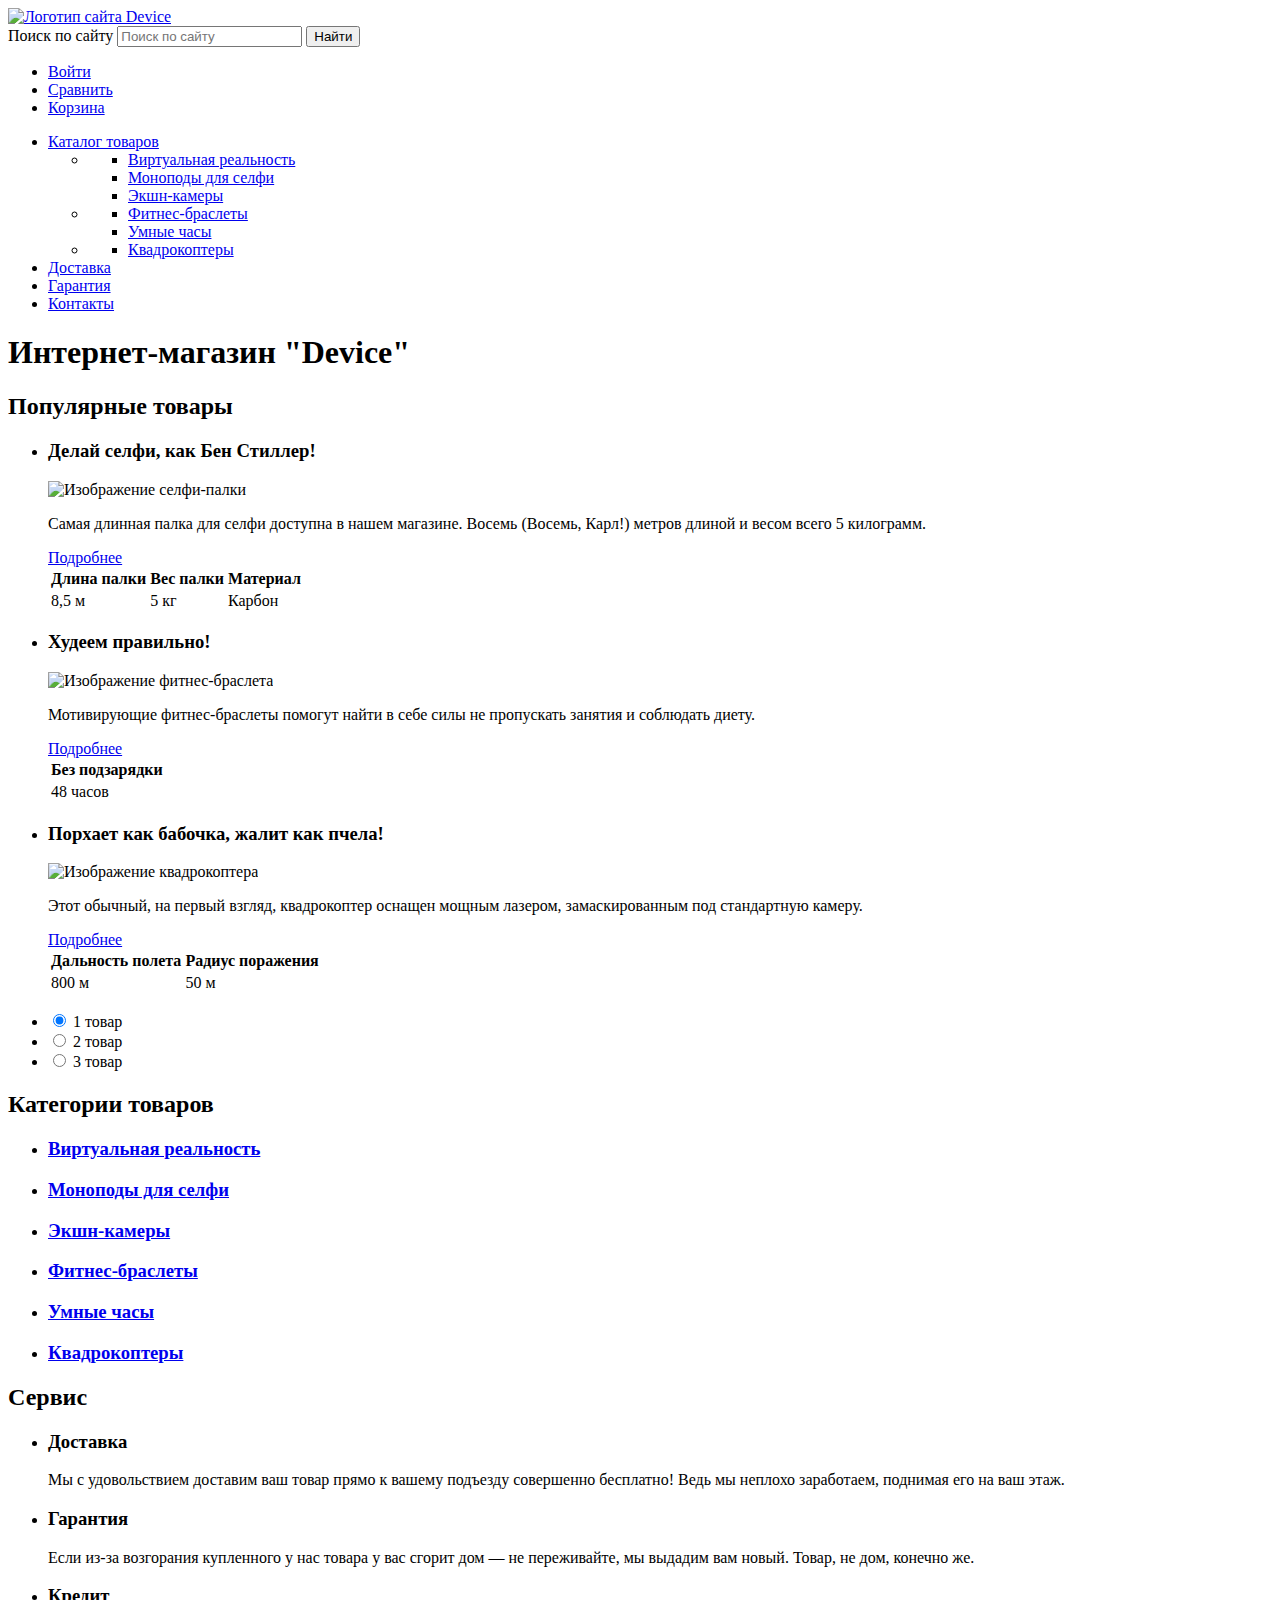
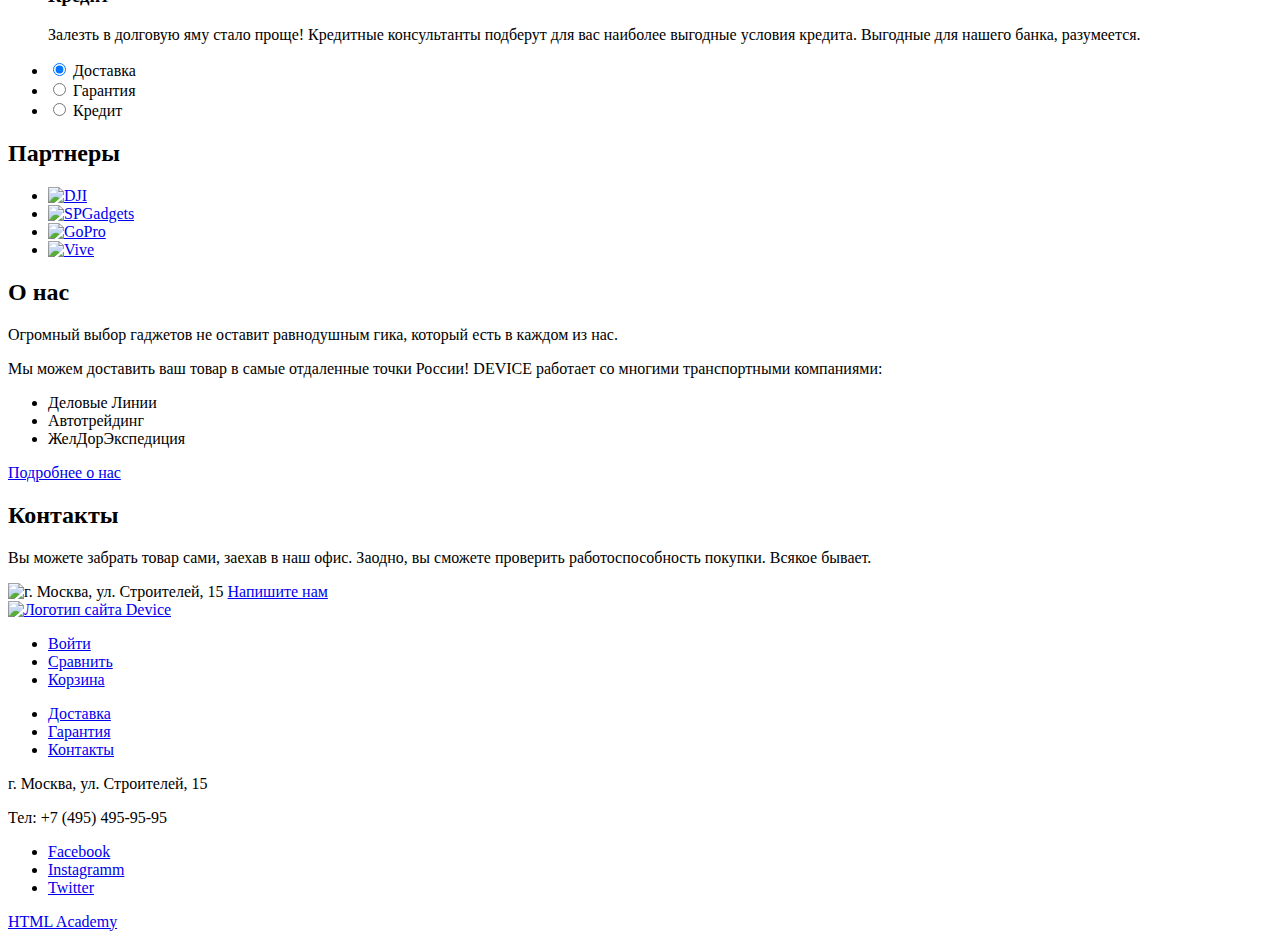
==== index.html @ fd3d336d "Добавляет разметку" ====
<!DOCTYPE html>
<html lang="ru">
<head>
	<meta charset="UTF-8">
	<title>Главная страница - Device</title>
	<link rel="stylesheet" href="css/normalize.css">
	<link rel="stylesheet" href="css/style.css">
</head>
<body>
	<header>
		<nav>
			<a href="/"><img src="img/logo.png" width="164" height="36" alt="Логотип сайта Device"></a>
			<form action="https://echo.htmlacademy.ru" method="get">
				<label for="search">Поиск по сайту</label>
				<input type="search" name="search" placeholder="Поиск по сайту" id="search">
				<button type="submit">Найти</button>
			</form>
			<ul>
				<li><a href="#">Войти</a></li>
				<li><a href="#">Cравнить</a></li>
				<li><a href="#">Корзина</a></li>
			</ul>
			<ul>
				<li><a href="#">Каталог товаров</a>
					<ul>
						<li>
							<ul>
								<li><a href="#">Виртуальная реальность</a></li>
								<li><a href="#">Моноподы для селфи</a></li>
								<li><a href="#">Экшн-камеры</a></li>
							</ul>
						</li>
						<li>
							<ul>
								<li><a href="#">Фитнес-браслеты</a></li>
								<li><a href="#">Умные часы</a></li>
							</ul>
						</li>
						<li>
							<ul>
								<li><a href="#">Квадрокоптеры</a></li>
							</ul>
						</li>
					</ul>
				</li>
				<li><a href="#">Доставка</a></li>
				<li><a href="#">Гарантия</a></li>
				<li><a href="#">Контакты</a></li>
			</ul>
		</nav>
	</header>
	<main>
		<h1>Интернет-магазин "Device"</h1>
		<section>
			<h2>Популярные товары</h2>
			<ul>
				<li>
					<h3>Делай селфи, как Бен Стиллер!</h3>
					<img src="img/slider-1.png" width="384" height="486" alt="Изображение селфи-палки">
					<p>Самая длинная палка для селфи доступна в нашем магазине. Восемь (Восемь, Карл!) метров длиной и весом всего 5 килограмм.</p>
					<a href="#">Подробнее</a>
					<table>
						<tr>
							<th>Длина палки</th>
							<th>Вес палки</th>
							<th>Материал</th>
						</tr>
						<tr>
							<td>8,5 м</td>
							<td>5 кг</td>
							<td>Карбон</td>
						</tr>
					</table>
				</li>
				<li>
					<h3>Худеем правильно!</h3>
					<img src="img/slider-2.png" width="345" height="485" alt="Изображение фитнес-браслета">
					<p>Мотивирующие фитнес-браслеты помогут найти в себе силы не пропускать занятия и соблюдать диету.</p>
					<a href="#">Подробнее</a>
					<table>
						<tr>
							<th>Без подзарядки</th>
						</tr>
						<tr>
							<td>48 часов</td>
						</tr>
					</table>
				</li>
				<li>
					<h3>Порхает как бабочка, жалит как пчела!</h3>
					<img src="img/slider-3.png" width="526" height="334" alt="Изображение квадрокоптера">
					<p>Этот обычный, на первый взгляд, квадрокоптер оснащен мощным лазером, замаскированным под стандартную камеру.</p>
					<a href="#">Подробнее</a>
					<table>
						<tr>
							<th>Дальность полета</th>
							<th>Радиус поражения</th>
						</tr>
						<tr>
							<td>800 м</td>
							<td>50 м</td>
						</tr>
					</table>
				</li>
			</ul>
			<ul>
				<li>
					<input type="radio" id="slider1-1" checked>
					<label for="slider1-1">1 товар</label>
				</li>
				<li>
					<input type="radio" id="slider1-2">
					<label for="slider1-2">2 товар</label>
				</li>
				<li>
					<input type="radio" id="slider1-3">
					<label for="slider1-3">3 товар</label>
				</li>
			</ul>
		</section>
		<section>
			<h2>Категории товаров</h2>
			<ul>
				<li>
					<a href="#"><h3>Виртуальная реальность</h3></a>
				</li>
				<li>
					<a href="#"><h3>Моноподы для селфи</h3></a>
				</li>
				<li>
					<a href="#"><h3>Экшн-камеры</h3></a>
				</li>
				<li>
					<a href="#"><h3>Фитнес-браслеты</h3></a>
				</li>
				<li>
					<a href="#"><h3>Умные часы</h3></a>
				</li>
				<li>
					<a href="#"><h3>Квадрокоптеры</h3></a>
				</li>
			</ul>
		</section>
		<section>
			<h2>Сервис</h2>
			<ul>
				<li>
					<h3>Доставка</h3>
					<p>Мы с удовольствием доставим ваш товар прямо к вашему подъезду совершенно бесплатно! Ведь мы неплохо заработаем, поднимая его на ваш этаж.</p>
				</li>
				<li>
					<h3>Гарантия</h3>
					<p>Если из-за возгорания купленного у нас товара у вас сгорит дом — не переживайте, мы выдадим вам новый. Товар, не дом, конечно же.</p>
				</li>
				<li>
					<h3>Кредит</h3>
					<p>Залезть в долговую яму стало проще! Кредитные консультанты подберут для вас наиболее выгодные условия кредита. Выгодные для нашего банка, разумеется.</p>
				</li>
			</ul>
			<ul>
				<li>
					<input type="radio" id="slider2-1" checked>
					<label for="slider2-1">Доставка</label>
				</li>
				<li>
					<input type="radio" id="slider2-2">
					<label for="slider2-2">Гарантия</label>
				</li>
				<li>
					<input type="radio" id="slider2-3">
					<label for="slider2-3">Кредит</label>
				</li>
			</ul>
		</section>
		<section>
			<h2>Партнеры</h2>
			<ul>
				<li>
					<a href="#" target="_blank"><img src="img/logo-1.jpg" width="260" height="100" alt="DJI"></a>
				</li>
				<li>
					<a href="#" target="_blank"><img src="img/logo-2.jpg" width="260" height="100" alt="SPGadgets"></a>
				</li>
				<li>
					<a href="#" target="_blank"><img src="img/logo-3.jpg" width="260" height="100" alt="GoPro"></a>
				</li>
				<li>
					<a href="#" target="_blank"><img src="img/logo-4.jpg" width="260" height="100" alt="Vive"></a>
				</li>
			</ul>
		</section>
		<section>
			<h2>О нас</h2>
			<p>Огромный выбор гаджетов не оставит равнодушным гика, который есть в каждом из нас.</p>
			<p>Мы можем доставить ваш товар в самые отдаленные точки России! DEVICE работает со многими транспортными компаниями:</p>
			<ul>
				<li>Деловые Линии</li>
				<li>Автотрейдинг</li>
				<li>ЖелДорЭкспедиция</li>
			</ul>
			<a href="#">Подробнее о нас</a>
		</section>
		<section>
			<h2>Контакты</h2>
			<p>Вы можете забрать товар сами, заехав в наш офис. Заодно, вы сможете проверить работоспособность покупки. Всякое бывает.</p>
			<img src="img/map.jpg" width="560" height="222" alt="г. Москва, ул. Строителей, 15">
			<a href="#">Напишите нам</a>
		</section>
	</main>
	<footer>
		<a href="#"><img src="img/logo-footer.png" width="163" height="36" alt="Логотип сайта Device"></a>
		<ul>
			<li><a href="#">Войти</a></li>
			<li><a href="#">Сравнить</a></li>
			<li><a href="#">Корзина</a></li>
		</ul>
		<ul>
			<li><a href="#">Доставка</a></li>
			<li><a href="#">Гарантия</a></li>
			<li><a href="#">Контакты</a></li>
		</ul>
		<p>г. Москва, ул. Строителей, 15</p>
		<p>Тел: +7 (495) 495-95-95</p>
		<ul>
			<li><a href="#">Facebook</a></li>
			<li><a href="#">Instagramm</a></li>
			<li><a href="#">Twitter</a></li>
		</ul>
		<a href="#">HTML Academy</a>
	</footer>
</body>
</html>
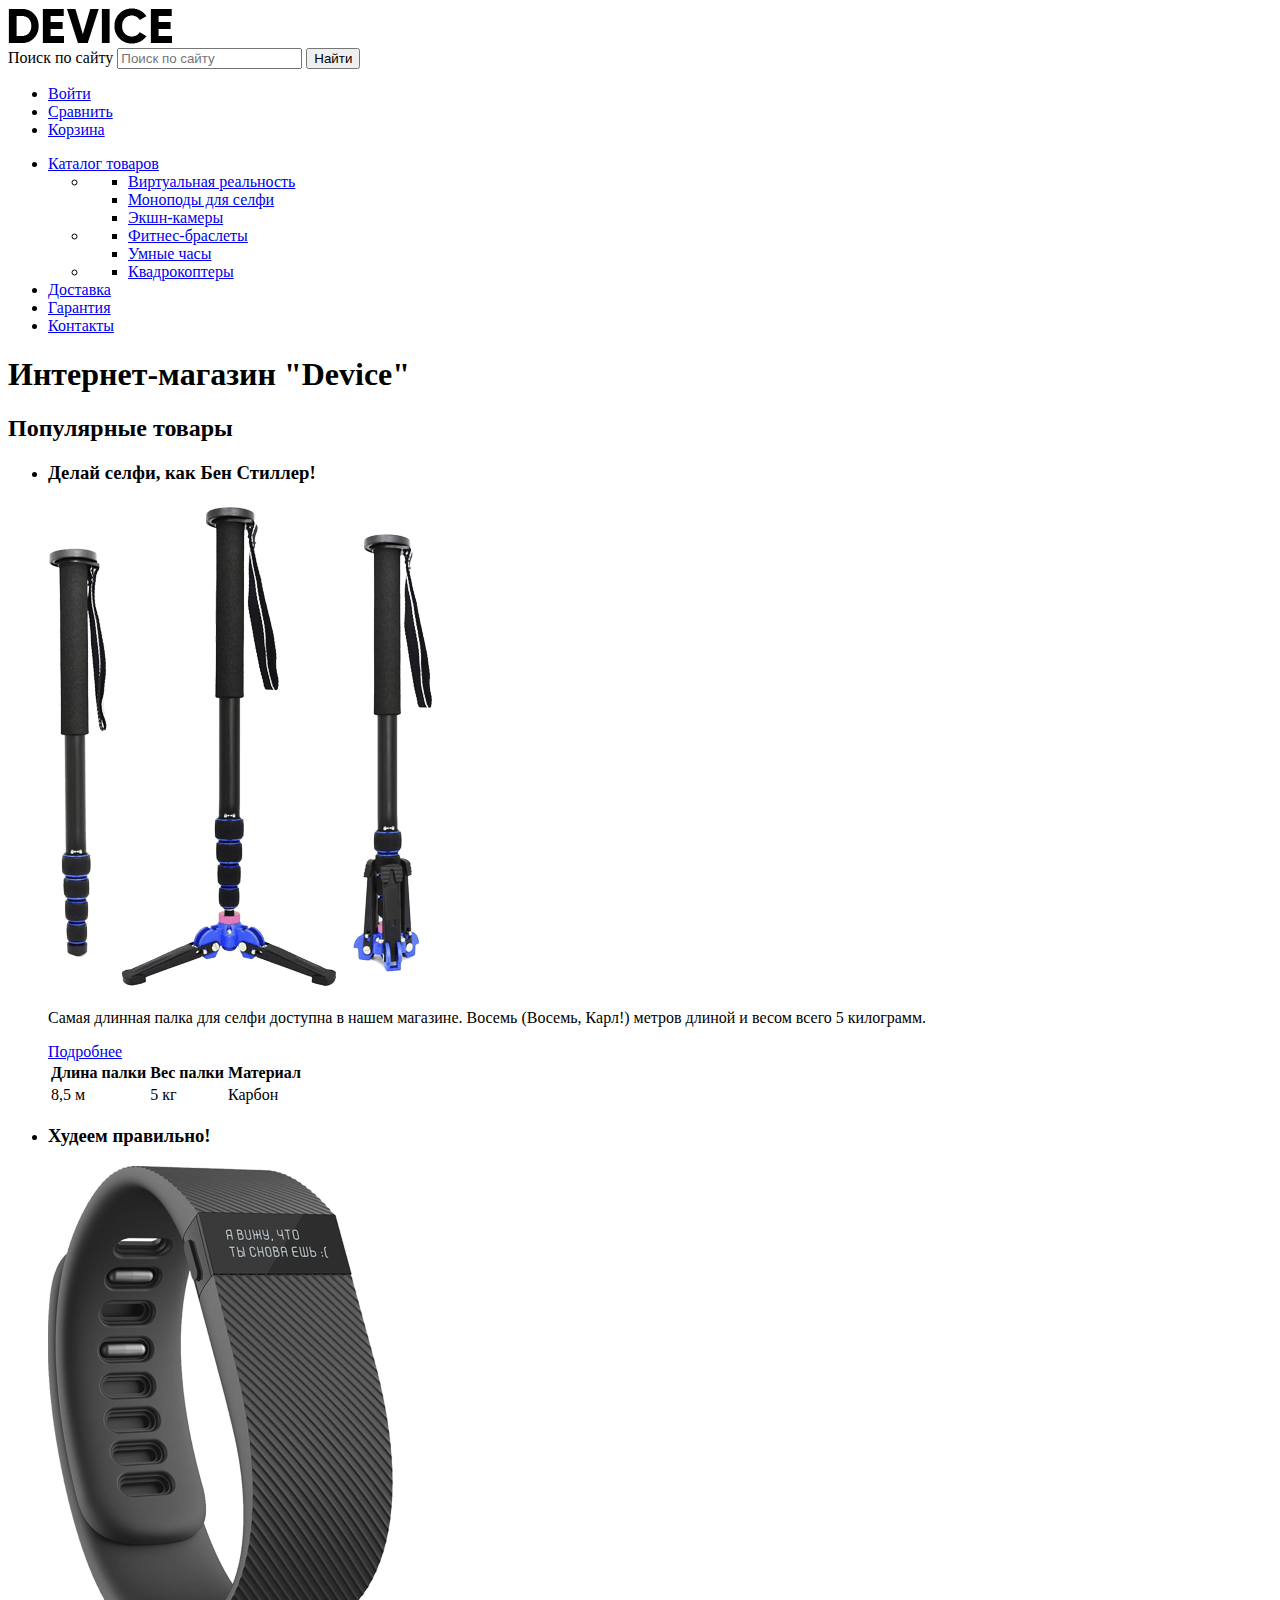
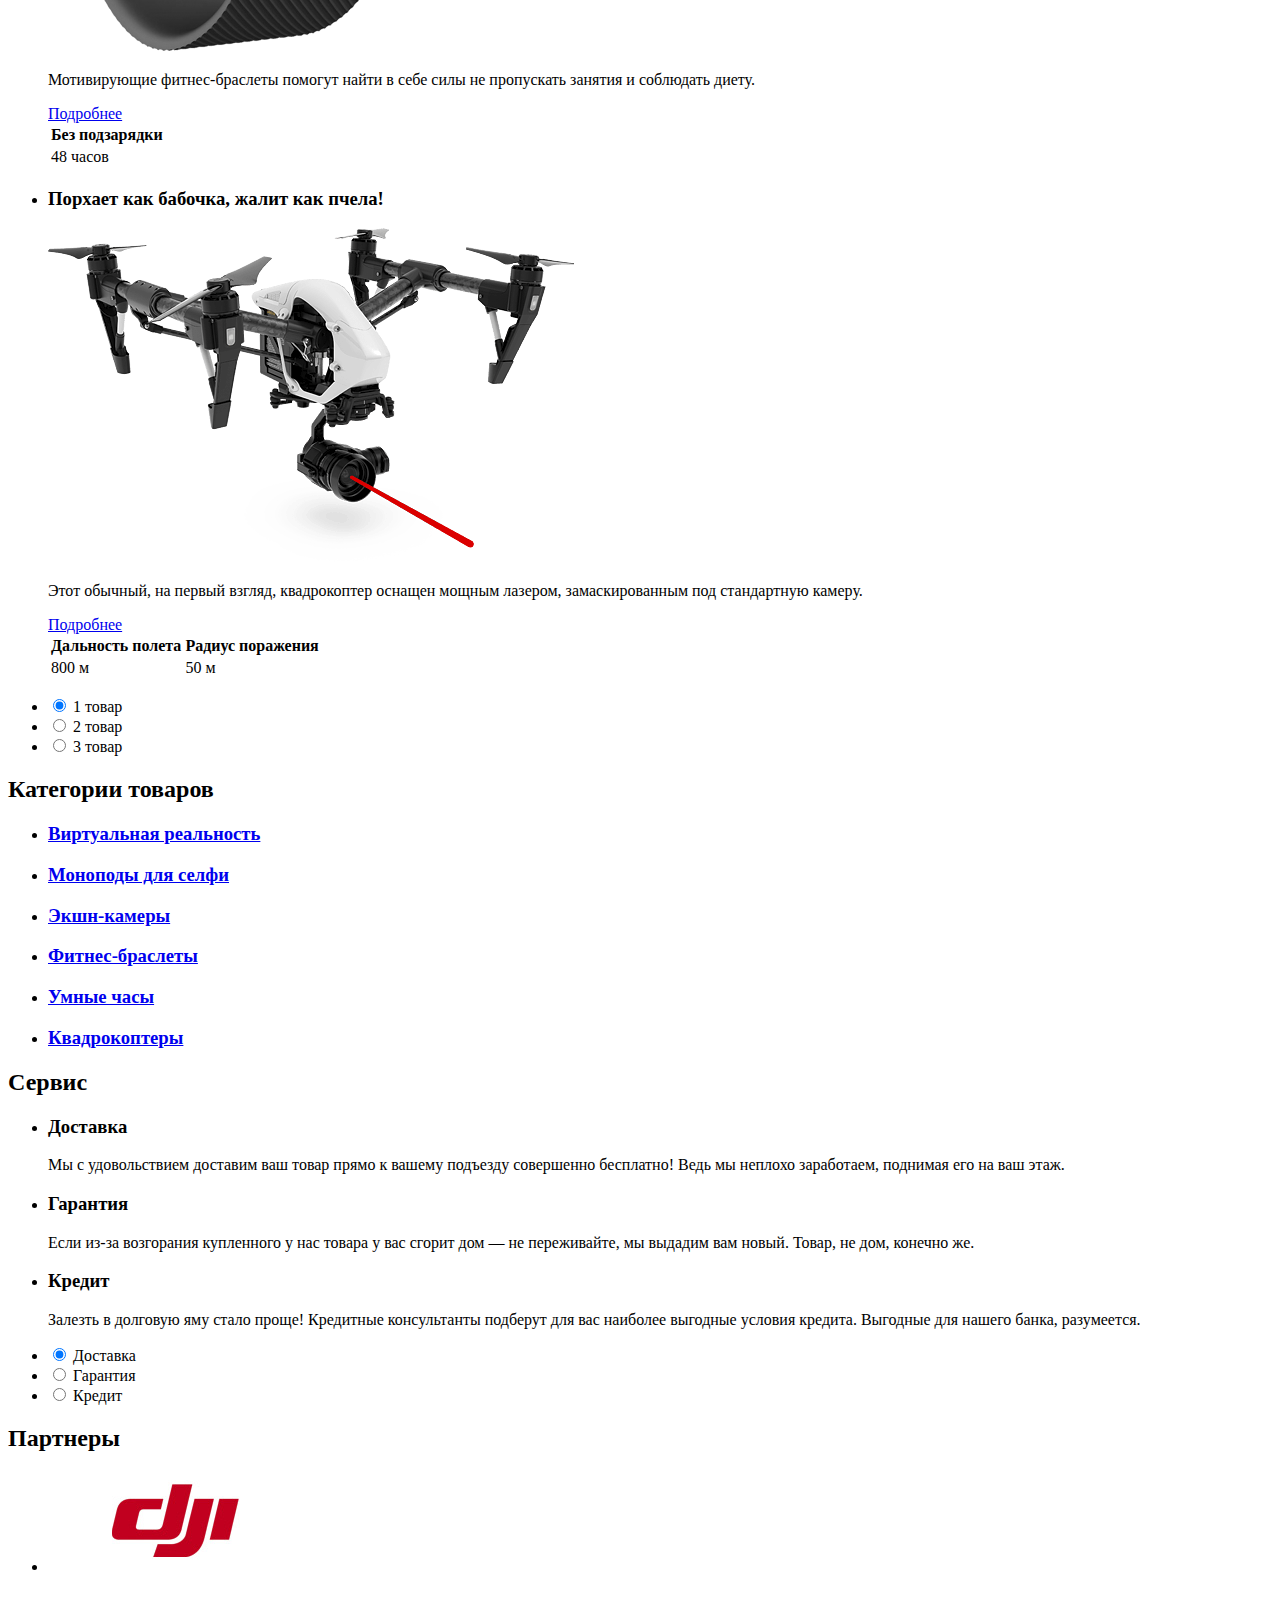
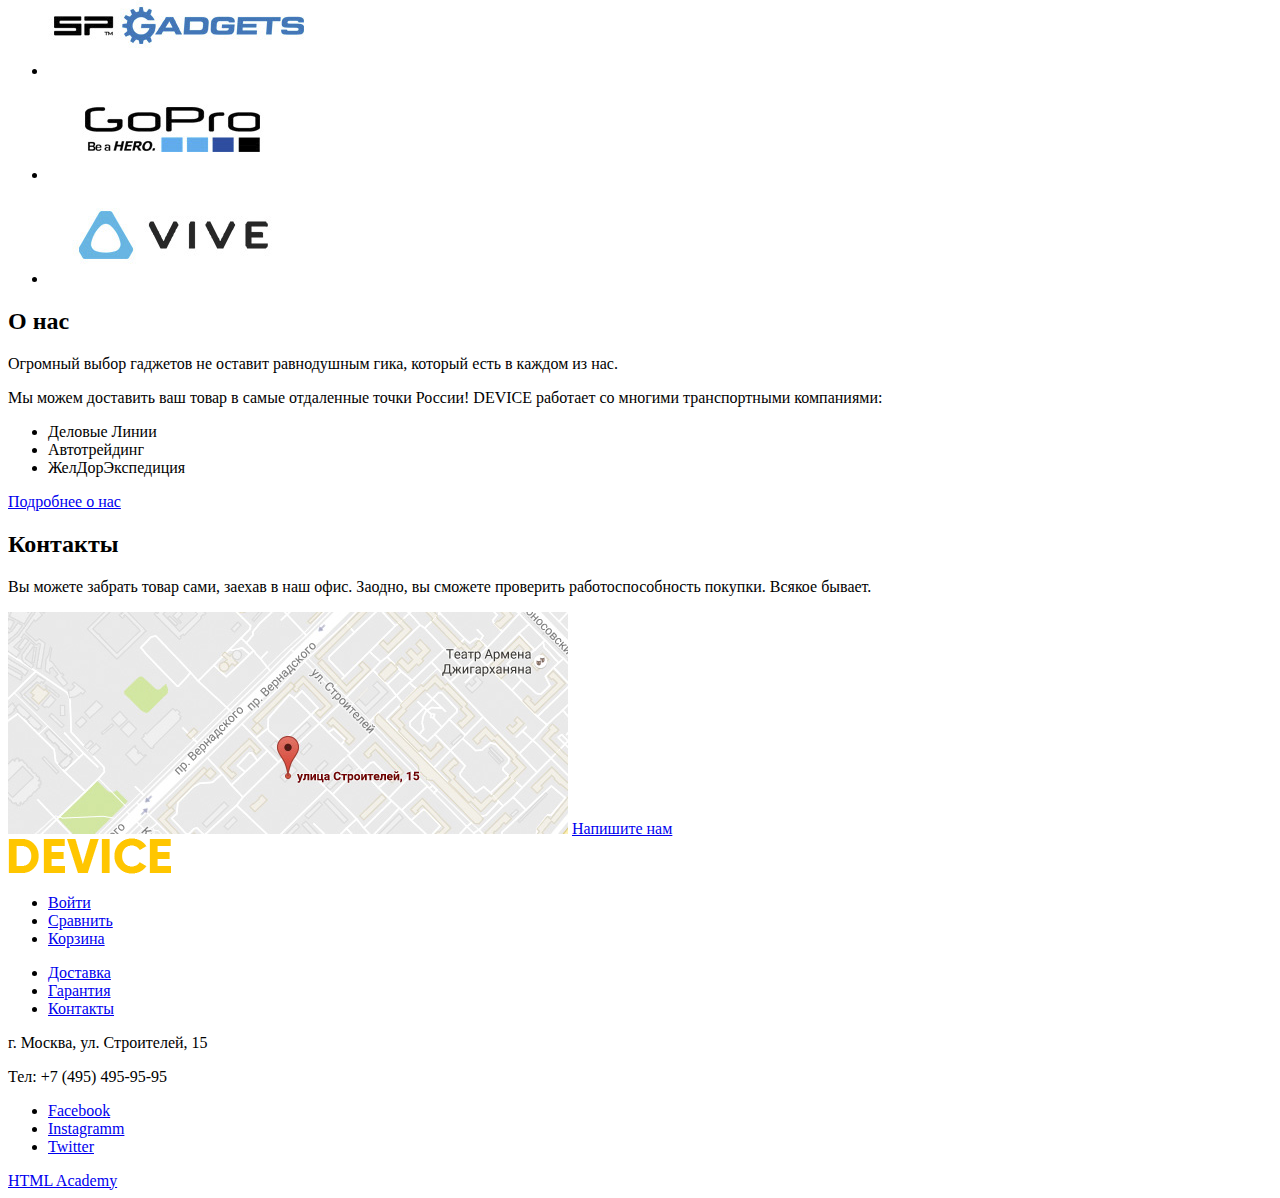
==== commit a066c06b: "Довавлеят верстку шапки" ====
--- a/index.html
+++ b/index.html
@@ -7,46 +7,52 @@
 	<link rel="stylesheet" href="css/style.css">
 </head>
 <body>
-	<header>
-		<nav>
-			<a href="/"><img src="img/logo.png" width="164" height="36" alt="Логотип сайта Device"></a>
-			<form action="https://echo.htmlacademy.ru" method="get">
-				<label for="search">Поиск по сайту</label>
-				<input type="search" name="search" placeholder="Поиск по сайту" id="search">
-				<button type="submit">Найти</button>
-			</form>
-			<ul>
-				<li><a href="#">Войти</a></li>
-				<li><a href="#">Cравнить</a></li>
-				<li><a href="#">Корзина</a></li>
-			</ul>
-			<ul>
-				<li><a href="#">Каталог товаров</a>
-					<ul>
-						<li>
-							<ul>
-								<li><a href="#">Виртуальная реальность</a></li>
-								<li><a href="#">Моноподы для селфи</a></li>
-								<li><a href="#">Экшн-камеры</a></li>
-							</ul>
-						</li>
-						<li>
-							<ul>
-								<li><a href="#">Фитнес-браслеты</a></li>
-								<li><a href="#">Умные часы</a></li>
-							</ul>
-						</li>
-						<li>
-							<ul>
-								<li><a href="#">Квадрокоптеры</a></li>
-							</ul>
-						</li>
-					</ul>
-				</li>
-				<li><a href="#">Доставка</a></li>
-				<li><a href="#">Гарантия</a></li>
-				<li><a href="#">Контакты</a></li>
-			</ul>
+	<header class="site-header">
+		<nav class="main-navigation">
+			<div class="site-logo">
+				<a href="/"><img src="img/logo.png" width="164" height="36" alt="Логотип сайта Device"></a>
+			</div>
+			<div class="site-header-top">
+				<form class="site-search" action="https://echo.htmlacademy.ru" method="get">
+					<label class="visually-hidden" for="search">Поиск по сайту</label>
+					<input class="search-input" type="search" name="search" placeholder="Поиск по сайту" id="search">
+					<button class="search-button" type="submit">Найти</button>
+				</form>
+				<ul class="user-navigation">
+					<li class="user-navigation-item"><a href="#">Войти</a></li>
+					<li class="user-navigation-item"><a href="#">Cравнить</a></li>
+					<li class="user-navigation-item"><a href="#">Корзина</a></li>
+				</ul>
+			</div>
+			<div class="site-header-bottom">
+				<ul class="site-navigation">
+					<li class="site-navigation-item"><a class="catalog-icon" href="#">Каталог товаров</a>
+						<ul class="submenu">
+							<li class="submenu-item">
+								<ul class="submenu-column">
+									<li><a href="#">Виртуальная реальность</a></li>
+									<li><a href="#">Моноподы для селфи</a></li>
+									<li><a href="#">Экшн-камеры</a></li>
+								</ul>
+							</li>
+							<li class="submenu-item">
+								<ul class="submenu-column">
+									<li><a href="#">Фитнес-браслеты</a></li>
+									<li><a href="#">Умные часы</a></li>
+								</ul>
+							</li>
+							<li class="submenu-item">
+								<ul class="submenu-column">
+									<li><a href="#">Квадрокоптеры</a></li>
+								</ul>
+							</li>
+						</ul>
+					</li>
+					<li class="site-navigation-item"><a href="#">Доставка</a></li>
+					<li class="site-navigation-item"><a href="#">Гарантия</a></li>
+					<li class="site-navigation-item"><a href="#">Контакты</a></li>
+				</ul>
+			</div>
 		</nav>
 	</header>
 	<main>
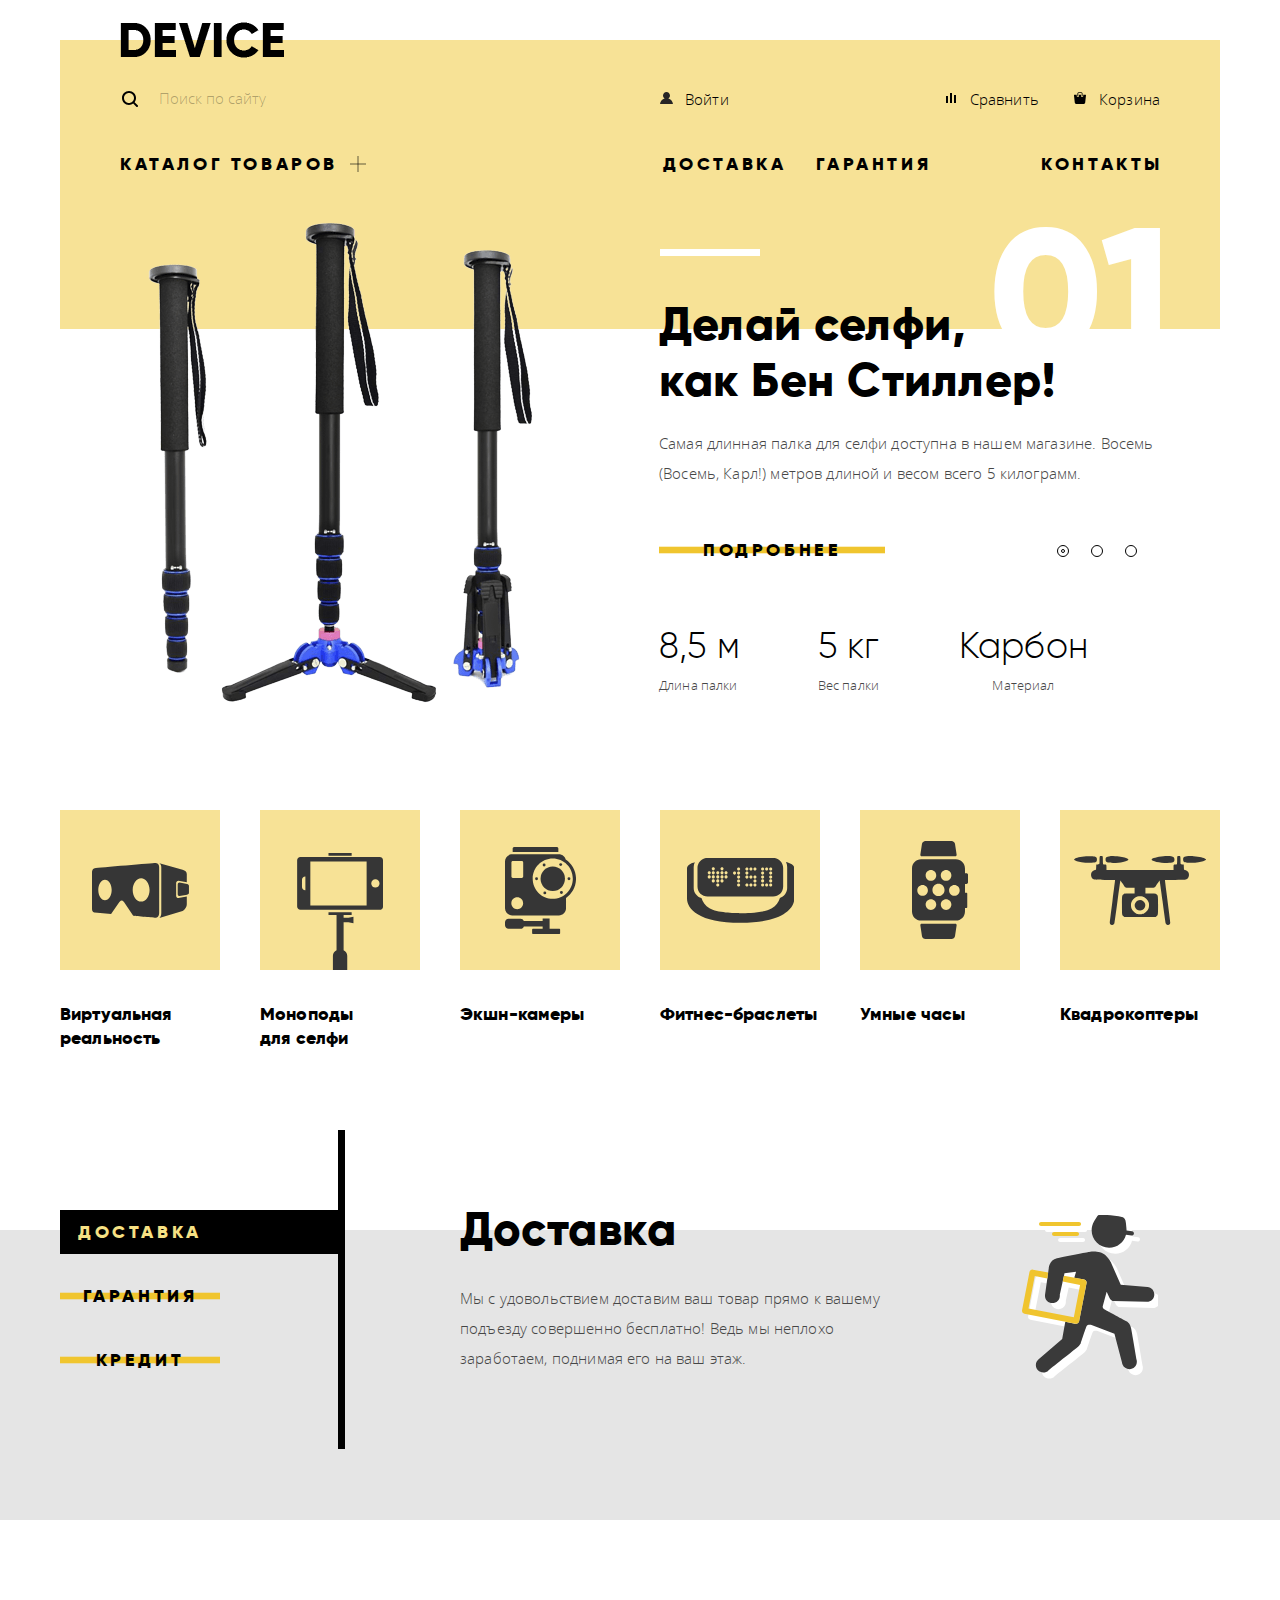
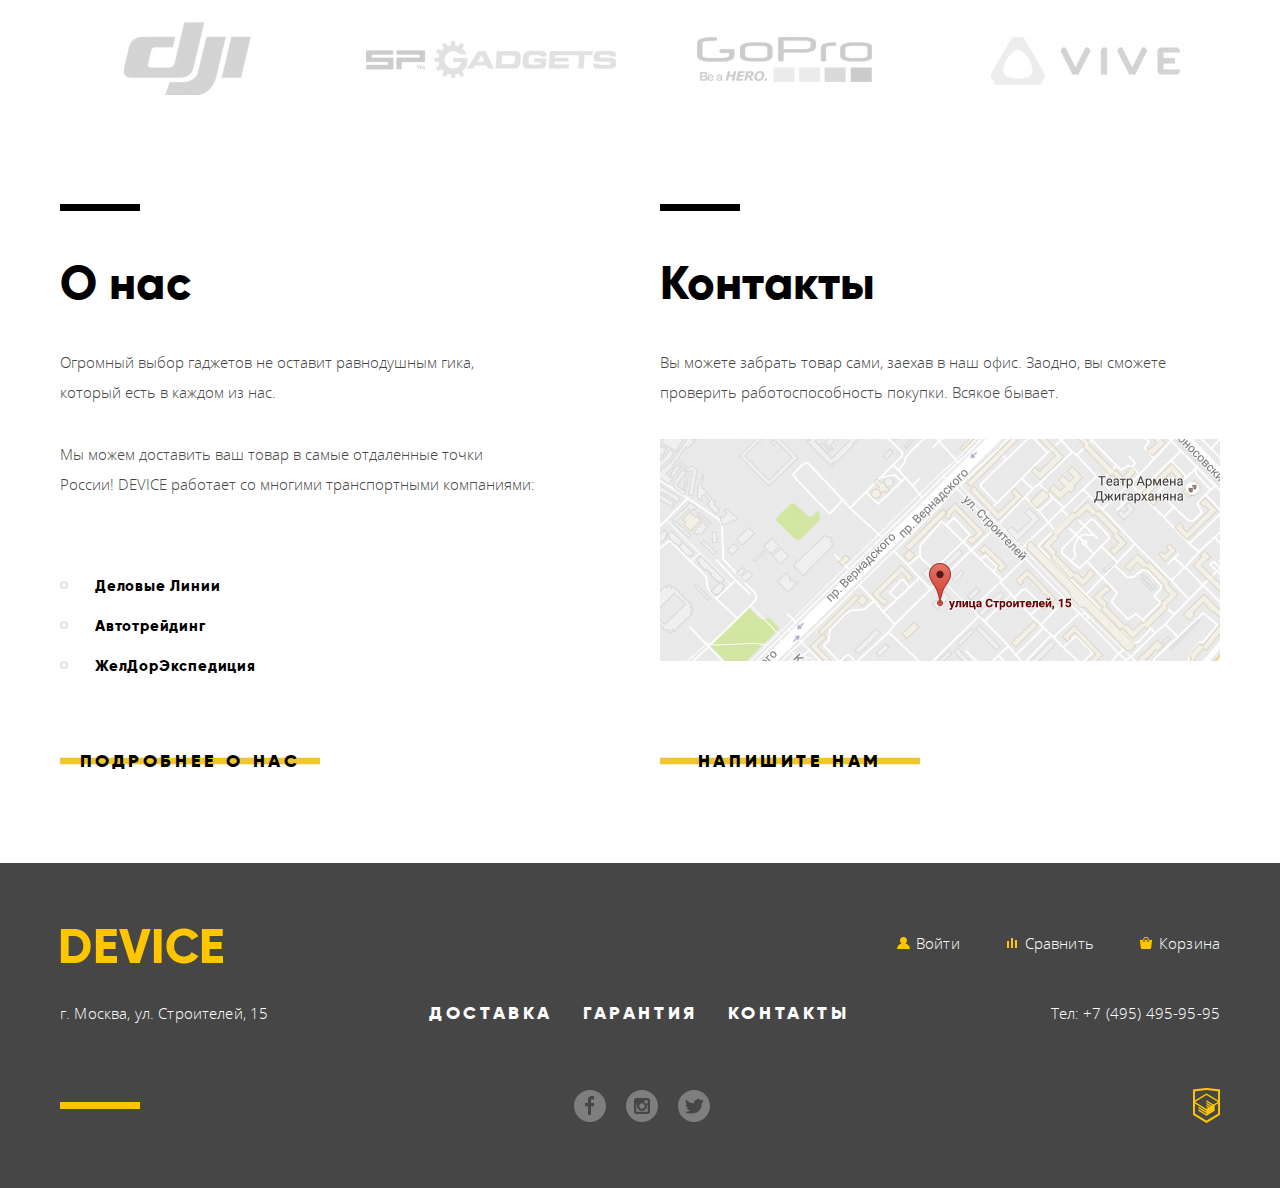
==== commit b01a13ef: "Завершает верстку" ====
--- a/index.html
+++ b/index.html
@@ -7,232 +7,277 @@
 	<link rel="stylesheet" href="css/style.css">
 </head>
 <body>
-	<header class="site-header">
-		<nav class="main-navigation">
+	<header class="site-header centrally">
+		<nav class="site-navigation">
 			<div class="site-logo">
-				<a href="/"><img src="img/logo.png" width="164" height="36" alt="Логотип сайта Device"></a>
-			</div>
-			<div class="site-header-top">
+				<a><img src="img/logo.png" width="164" height="36" alt="Логотип сайта Device"></a>
+			</div>
+			<div class="header-container">
 				<form class="site-search" action="https://echo.htmlacademy.ru" method="get">
-					<label class="visually-hidden" for="search">Поиск по сайту</label>
+					<label class="search-label" for="search"><span class="visually-hidden">Поиск по сайту</span></label>
 					<input class="search-input" type="search" name="search" placeholder="Поиск по сайту" id="search">
 					<button class="search-button" type="submit">Найти</button>
 				</form>
-				<ul class="user-navigation">
-					<li class="user-navigation-item"><a href="#">Войти</a></li>
-					<li class="user-navigation-item"><a href="#">Cравнить</a></li>
-					<li class="user-navigation-item"><a href="#">Корзина</a></li>
-				</ul>
-			</div>
-			<div class="site-header-bottom">
-				<ul class="site-navigation">
-					<li class="site-navigation-item"><a class="catalog-icon" href="#">Каталог товаров</a>
-						<ul class="submenu">
-							<li class="submenu-item">
-								<ul class="submenu-column">
-									<li><a href="#">Виртуальная реальность</a></li>
-									<li><a href="#">Моноподы для селфи</a></li>
-									<li><a href="#">Экшн-камеры</a></li>
-								</ul>
-							</li>
-							<li class="submenu-item">
-								<ul class="submenu-column">
-									<li><a href="#">Фитнес-браслеты</a></li>
-									<li><a href="#">Умные часы</a></li>
-								</ul>
-							</li>
-							<li class="submenu-item">
-								<ul class="submenu-column">
-									<li><a href="#">Квадрокоптеры</a></li>
-								</ul>
-							</li>
-						</ul>
-					</li>
-					<li class="site-navigation-item"><a href="#">Доставка</a></li>
-					<li class="site-navigation-item"><a href="#">Гарантия</a></li>
-					<li class="site-navigation-item"><a href="#">Контакты</a></li>
-				</ul>
-			</div>
+				<ul class="user-navigation-list">
+					<li class="user-navigation-item entry"><a href="#">Войти</a></li>
+					<li class="user-navigation-item comparison"><a href="#">Cравнить</a></li>
+					<li class="user-navigation-item cart"><a href="#">Корзина</a></li>
+				</ul>
+			</div>
+			<ul class="site-navigation-list">
+				<li class="site-navigation-item catalog"><a class="catalog-link" href="#">Каталог товаров</a>
+					<ul class="catalog-submenu-list">
+						<li class="catalog-submenu-item">
+							<ul class="catalog-submenu-column">
+								<li><a href="#">Виртуальная реальность</a></li>
+								<li><a href="#">Моноподы для селфи</a></li>
+								<li><a href="#">Экшн-камеры</a></li>
+							</ul>
+						</li>
+						<li class="catalog-submenu-item">
+							<ul class="catalog-submenu-column">
+								<li><a href="#">Фитнес-браслеты</a></li>
+								<li><a href="#">Умные часы</a></li>
+							</ul>
+						</li>
+						<li class="catalog-submenu-item">
+							<ul class="catalog-submenu-column">
+								<li><a href="#">Квадрокоптеры</a></li>
+							</ul>
+						</li>
+					</ul>
+				</li>
+				<li class="site-navigation-item"><a href="#">Доставка</a></li>
+				<li class="site-navigation-item"><a href="#">Гарантия</a></li>
+				<li class="site-navigation-item"><a href="#">Контакты</a></li>
+			</ul>
 		</nav>
 	</header>
 	<main>
-		<h1>Интернет-магазин "Device"</h1>
-		<section>
-			<h2>Популярные товары</h2>
-			<ul>
-				<li>
-					<h3>Делай селфи, как Бен Стиллер!</h3>
-					<img src="img/slider-1.png" width="384" height="486" alt="Изображение селфи-палки">
-					<p>Самая длинная палка для селфи доступна в нашем магазине. Восемь (Восемь, Карл!) метров длиной и весом всего 5 килограмм.</p>
-					<a href="#">Подробнее</a>
-					<table>
+		<h1 class="visually-hidden">Интернет-магазин "Device"</h1>
+		<section class="popular-slider centrally">
+			<h2 class="visually-hidden">Популярные товары</h2>
+			<input type="radio" name="slider1" id="slider1-1" checked>
+			<input type="radio" name="slider1" id="slider1-2">
+			<input type="radio" name="slider1" id="slider1-3">
+			<ul class="popular-slider-list">
+				<li class="popular-slider-item first">
+					<h3 class="popular-slider-title">Делай селфи,<br> как Бен Стиллер!</h3>
+					<div class="popular-slider-image">
+						<img src="img/slider-1.png" width="384" height="486" alt="Изображение селфи-палки">
+					</div>
+					<p class="popular-slider-description">Самая длинная палка для селфи доступна в нашем магазине. Восемь (Восемь, Карл!) метров длиной и весом всего 5 килограмм.</p>
+					<a class="button" href="#">Подробнее</a>
+					<table class="popular-slider-features">
+						<tr>
+							<td>8,5 м</td>
+							<td>5 кг</td>
+							<td>Карбон</td>
+						</tr>
 						<tr>
 							<th>Длина палки</th>
 							<th>Вес палки</th>
 							<th>Материал</th>
 						</tr>
-						<tr>
-							<td>8,5 м</td>
-							<td>5 кг</td>
-							<td>Карбон</td>
-						</tr>
 					</table>
 				</li>
-				<li>
-					<h3>Худеем правильно!</h3>
-					<img src="img/slider-2.png" width="345" height="485" alt="Изображение фитнес-браслета">
-					<p>Мотивирующие фитнес-браслеты помогут найти в себе силы не пропускать занятия и соблюдать диету.</p>
-					<a href="#">Подробнее</a>
-					<table>
+				<li class="popular-slider-item second">
+					<h3 class="popular-slider-title">Худеем<br> правильно!</h3>
+					<div class="popular-slider-image">
+						<img src="img/slider-2.png" width="345" height="485" alt="Изображение фитнес-браслета">
+					</div>
+					<p class="popular-slider-description">Мотивирующие фитнес-браслеты помогут найти в себе силы не пропускать занятия и соблюдать диету.</p>
+					<a class="button" href="#">Подробнее</a>
+					<table class="popular-slider-features">
+						<tr>
+							<td>48 часов</td>
+						</tr>
 						<tr>
 							<th>Без подзарядки</th>
 						</tr>
-						<tr>
-							<td>48 часов</td>
-						</tr>
 					</table>
 				</li>
-				<li>
-					<h3>Порхает как бабочка, жалит как пчела!</h3>
-					<img src="img/slider-3.png" width="526" height="334" alt="Изображение квадрокоптера">
-					<p>Этот обычный, на первый взгляд, квадрокоптер оснащен мощным лазером, замаскированным под стандартную камеру.</p>
-					<a href="#">Подробнее</a>
-					<table>
+				<li class="popular-slider-item third">
+					<h3 class="popular-slider-title">Порхает как бабочка,<br> жалит как пчела!</h3>
+					<div class="popular-slider-image">
+						<img src="img/slider-3.png" width="526" height="334" alt="Изображение квадрокоптера">
+					</div>
+					<p class="popular-slider-description">Этот обычный, на первый взгляд, квадрокоптер оснащен мощным лазером, замаскированным под стандартную камеру.</p>
+					<a class="button" href="#">Подробнее</a>
+					<table class="popular-slider-features">
+						<tr>
+							<td>800 м</td>
+							<td>50 м</td>
+						</tr>
 						<tr>
 							<th>Дальность полета</th>
 							<th>Радиус поражения</th>
 						</tr>
-						<tr>
-							<td>800 м</td>
-							<td>50 м</td>
-						</tr>
 					</table>
 				</li>
 			</ul>
-			<ul>
-				<li>
-					<input type="radio" id="slider1-1" checked>
-					<label for="slider1-1">1 товар</label>
-				</li>
-				<li>
-					<input type="radio" id="slider1-2">
-					<label for="slider1-2">2 товар</label>
-				</li>
-				<li>
-					<input type="radio" id="slider1-3">
-					<label for="slider1-3">3 товар</label>
-				</li>
-			</ul>
-		</section>
-		<section>
-			<h2>Категории товаров</h2>
-			<ul>
-				<li>
-					<a href="#"><h3>Виртуальная реальность</h3></a>
-				</li>
-				<li>
-					<a href="#"><h3>Моноподы для селфи</h3></a>
-				</li>
-				<li>
-					<a href="#"><h3>Экшн-камеры</h3></a>
-				</li>
-				<li>
-					<a href="#"><h3>Фитнес-браслеты</h3></a>
-				</li>
-				<li>
-					<a href="#"><h3>Умные часы</h3></a>
-				</li>
-				<li>
-					<a href="#"><h3>Квадрокоптеры</h3></a>
-				</li>
-			</ul>
-		</section>
-		<section>
-			<h2>Сервис</h2>
-			<ul>
-				<li>
-					<h3>Доставка</h3>
-					<p>Мы с удовольствием доставим ваш товар прямо к вашему подъезду совершенно бесплатно! Ведь мы неплохо заработаем, поднимая его на ваш этаж.</p>
-				</li>
-				<li>
-					<h3>Гарантия</h3>
-					<p>Если из-за возгорания купленного у нас товара у вас сгорит дом — не переживайте, мы выдадим вам новый. Товар, не дом, конечно же.</p>
-				</li>
-				<li>
-					<h3>Кредит</h3>
-					<p>Залезть в долговую яму стало проще! Кредитные консультанты подберут для вас наиболее выгодные условия кредита. Выгодные для нашего банка, разумеется.</p>
-				</li>
-			</ul>
-			<ul>
-				<li>
-					<input type="radio" id="slider2-1" checked>
-					<label for="slider2-1">Доставка</label>
-				</li>
-				<li>
-					<input type="radio" id="slider2-2">
-					<label for="slider2-2">Гарантия</label>
-				</li>
-				<li>
-					<input type="radio" id="slider2-3">
-					<label for="slider2-3">Кредит</label>
-				</li>
-			</ul>
-		</section>
-		<section>
-			<h2>Партнеры</h2>
-			<ul>
-				<li>
+			<ul class="popular-slider-control">
+				<li class="popular-slider-button">
+					<label for="slider1-1"><span class="visually-hidden">1 товар</span></label>
+				</li>
+				<li class="popular-slider-button">
+					<label for="slider1-2"><span class="visually-hidden">2 товар</span></label>
+				</li>
+				<li class="popular-slider-button">
+					<label for="slider1-3"><span class="visually-hidden">3 товар</span></label>
+				</li>
+			</ul>
+		</section>
+		<section class="catalog-categories centrally">
+			<h2 class="visually-hidden">Категории товаров</h2>
+			<ul class="catalog-categories-list">
+				<li class="catalog-categories-item">
+					<a class="catalog-categories-link" href="#"><h3 class="catalog-categories-title">Виртуальная реальность</h3></a>
+				</li>
+				<li class="catalog-categories-item">
+					<a class="catalog-categories-link" href="#"><h3 class="catalog-categories-title">Моноподы<br> для селфи</h3></a>
+				</li>
+				<li class="catalog-categories-item">
+					<a class="catalog-categories-link" href="#"><h3 class="catalog-categories-title">Экшн-камеры</h3></a>
+				</li>
+				<li class="catalog-categories-item">
+					<a class="catalog-categories-link" href="#"><h3 class="catalog-categories-title">Фитнес-браслеты</h3></a>
+				</li>
+				<li class="catalog-categories-item">
+					<a class="catalog-categories-link" href="#"><h3 class="catalog-categories-title">Умные часы</h3></a>
+				</li>
+				<li class="catalog-categories-item">
+					<a class="catalog-categories-link" href="#"><h3 class="catalog-categories-title">Квадрокоптеры</h3></a>
+				</li>
+			</ul>
+		</section>
+		<section class="shop-service">
+			<div class="centrally">
+				<h2 class="visually-hidden">Сервис</h2>
+				<input type="radio" name="slider2" id="slider2-1" checked>
+				<input type="radio" name="slider2" id="slider2-2">
+				<input type="radio" name="slider2" id="slider2-3">
+				<ul class="shop-service-control">
+					<li class="service-control-button">
+						<label class="button current" for="slider2-1">Доставка</label>
+					</li>
+					<li class="service-control-button">
+						<label class="button current" for="slider2-2">Гарантия</label>
+					</li>
+					<li class="service-control-button">
+						<label class="button current" for="slider2-3">Кредит</label>
+					</li>
+				</ul>
+				<ul class="shop-service-list">
+					<li class="shop-service-item first">
+						<h3 class="shop-service-title">Доставка</h3>
+						<p>Мы с удовольствием доставим ваш товар прямо к вашему подъезду совершенно бесплатно! Ведь мы неплохо заработаем, поднимая его на ваш этаж.</p>
+					</li>
+					<li class="shop-service-item second">
+						<h3 class="shop-service-title">Гарантия</h3>
+						<p>Если из-за возгорания купленного у нас товара у вас сгорит дом — не переживайте, мы выдадим вам новый. Товар, не дом, конечно же.</p>
+					</li>
+					<li class="shop-service-item third">
+						<h3 class="shop-service-title">Кредит</h3>
+						<p>Залезть в долговую яму стало проще! Кредитные консультанты подберут для вас наиболее выгодные условия кредита. Выгодные для нашего банка, разумеется.</p>
+					</li>
+				</ul>
+			</div>
+		</section>
+		<section class="shop-partners centrally">
+			<h2 class="visually-hidden">Партнеры</h2>
+			<ul class="shop-partners-list">
+				<li class="shop-partners-item">
 					<a href="#" target="_blank"><img src="img/logo-1.jpg" width="260" height="100" alt="DJI"></a>
 				</li>
-				<li>
+				<li class="shop-partners-item">
 					<a href="#" target="_blank"><img src="img/logo-2.jpg" width="260" height="100" alt="SPGadgets"></a>
 				</li>
-				<li>
+				<li class="shop-partners-item">
 					<a href="#" target="_blank"><img src="img/logo-3.jpg" width="260" height="100" alt="GoPro"></a>
 				</li>
-				<li>
+				<li class="shop-partners-item">
 					<a href="#" target="_blank"><img src="img/logo-4.jpg" width="260" height="100" alt="Vive"></a>
 				</li>
 			</ul>
 		</section>
-		<section>
-			<h2>О нас</h2>
-			<p>Огромный выбор гаджетов не оставит равнодушным гика, который есть в каждом из нас.</p>
-			<p>Мы можем доставить ваш товар в самые отдаленные точки России! DEVICE работает со многими транспортными компаниями:</p>
-			<ul>
-				<li>Деловые Линии</li>
-				<li>Автотрейдинг</li>
-				<li>ЖелДорЭкспедиция</li>
-			</ul>
-			<a href="#">Подробнее о нас</a>
-		</section>
-		<section>
-			<h2>Контакты</h2>
-			<p>Вы можете забрать товар сами, заехав в наш офис. Заодно, вы сможете проверить работоспособность покупки. Всякое бывает.</p>
-			<img src="img/map.jpg" width="560" height="222" alt="г. Москва, ул. Строителей, 15">
-			<a href="#">Напишите нам</a>
-		</section>
+		<div class="section-wrapper centrally">
+			<section class="shop-about">
+				<h2 class="shop-about-title">О нас</h2>
+				<p class="shop-about-description">Огромный выбор гаджетов не оставит равнодушным гика,<br> который есть в каждом из нас.</p>
+				<p class="shop-about-description">Мы можем доставить ваш товар в самые отдаленные точки<br> России! DEVICE работает со многими транспортными компаниями:</p>
+				<ul class="shop-about-list">
+					<li class="shop-about-item">Деловые Линии</li>
+					<li class="shop-about-item">Автотрейдинг</li>
+					<li class="shop-about-item">ЖелДорЭкспедиция</li>
+				</ul>
+				<a class="button" href="#">Подробнее о нас</a>
+			</section>
+			<section class="shop-contacts">
+				<h2 class="shop-contacts-title">Контакты</h2>
+				<p class="shop-contacts-description">Вы можете забрать товар сами, заехав в наш офис. Заодно, вы сможете проверить работоспособность покупки. Всякое бывает.</p>
+				<a class="map" href="#"><img src="img/map.jpg" width="560" height="222" alt="г. Москва, ул. Строителей, 15"></a>
+				<a class="button feedback" href="#">Напишите нам</a>
+			</section>
+		</div>
 	</main>
-	<footer>
-		<a href="#"><img src="img/logo-footer.png" width="163" height="36" alt="Логотип сайта Device"></a>
-		<ul>
-			<li><a href="#">Войти</a></li>
-			<li><a href="#">Сравнить</a></li>
-			<li><a href="#">Корзина</a></li>
-		</ul>
-		<ul>
-			<li><a href="#">Доставка</a></li>
-			<li><a href="#">Гарантия</a></li>
-			<li><a href="#">Контакты</a></li>
-		</ul>
-		<p>г. Москва, ул. Строителей, 15</p>
-		<p>Тел: +7 (495) 495-95-95</p>
-		<ul>
-			<li><a href="#">Facebook</a></li>
-			<li><a href="#">Instagramm</a></li>
-			<li><a href="#">Twitter</a></li>
-		</ul>
-		<a href="#">HTML Academy</a>
+	<footer class="site-footer">
+		<div class="centrally">
+			<div class="site-footer-top">
+				<div class="footer-logo">
+					<a><img src="img/logo-footer.png" width="163" height="36" alt="Логотип сайта Device"></a>
+				</div>
+				<ul class="footer-user-navigation">
+					<li><a href="#">Войти</a></li>
+					<li><a href="#">Сравнить</a></li>
+					<li><a href="#">Корзина</a></li>
+				</ul>
+			</div>
+			<div class="site-footer-middle">
+				<p class="footer-paragraph">г. Москва, ул. Строителей, 15</p>
+				<ul class="footer-site-navigation">
+					<li><a href="#">Доставка</a></li>
+					<li><a href="#">Гарантия</a></li>
+					<li><a href="#">Контакты</a></li>
+				</ul>
+				<p class="footer-paragraph">Тел: +7 (495) 495-95-95</p>
+			</div>
+			<div class="site-footer-bottom">
+				<ul class="footer-social-list">
+					<li><a href="#"><span class="visually-hidden">Facebook</span></a></li>
+					<li><a href="#"><span class="visually-hidden">Instagram</span></a></li>
+					<li><a href="#"><span class="visually-hidden">Twitter</span></a></li>
+				</ul>
+				<a class="copyright" href="#"><span class="visually-hidden">HTML Academy</span></a>
+			</div>
+		</div>
 	</footer>
+	<section class="modal modal-feedback">
+		<h2 class="visually-hidden">Обратная связь</h2>
+		<form class="feedback" action="https://echo.htmlacademy.ru" method="post">
+			<div class="feedback-container">
+				<div class="feedback-name">
+					<label for="name">Ваше имя:</label>
+					<input type="text" name="name" placeholder="Имя Фамилия" id="name" autofocus>
+				</div>
+				<div class="feedback-email">
+					<label for="email">Ваш e-mail:</label>
+					<input type="email" name="email" placeholder="email@example.com" id="email">
+				</div>
+			</div>
+			<div class="feedback-letter">
+				<label for="letter">Текст письма:</label>
+				<textarea name="letter" placeholder="В свободной форме" id="letter"></textarea>
+			</div>
+			<button class="button" type="submit">Отправить</button>
+		</form>
+		<button class="modal-close" type="button"><span class="visually-hidden">Закрыть</span></button>
+	</section>
+	<section class="modal modal-map">
+		<h2 class="visually-hidden">Как нас найти?</h2>
+		<iframe src="https://www.google.com/maps/embed?pb=!1m18!1m12!1m3!1d2249.112374947348!2d37.52742931580127!3d55.68703400453013!2m3!1f0!2f0!3f0!3m2!1i1024!2i768!4f13.1!3m3!1m2!1s0x46b54cf65f5c8955%3A0x694710ccd55501e!2z0YPQuy4g0KHRgtGA0L7QuNGC0LXQu9C10LksIDE1LCDQnNC-0YHQutCy0LAsIDExOTMxMQ!5e0!3m2!1sru!2sru!4v1552390395768" width="960" height="560" style="border:0" allowfullscreen></iframe>
+		<button class="modal-close" type="button"><span class="visually-hidden">Закрыть</span></button>
+	</section>
+	<script src="js/modal.js"></script>
 </body>
 </html>--- a/css/style.css
+++ b/css/style.css
@@ -0,0 +1,2068 @@
+/*------------ Шрифты ------------*/
+
+@font-face {
+	font-family: "Open Sans";
+	src: url("../fonts/opensanslight.woff2") format("woff2"),
+		 url("../fonts/opensanslight.woff") format("woff");
+	font-weight: normal;
+	font-style: normal;
+}
+
+@font-face {
+	font-family: "Open Sans";
+	src: url("../fonts/opensans.woff2") format("woff2"),
+		 url("../fonts/opensans.woff") format("woff");
+	font-weight: bold;
+	font-style: normal;
+}
+
+@font-face {
+	font-family: "Gilroy";
+	src: url("../fonts/gilroylight.woff2") format("woff2"),
+		 url(../fonts/gilroylight.woff) format("woff");
+	font-weight: normal;
+	font-style: normal;
+}
+
+@font-face {
+	font-family: "Gilroy";
+	src: url("../fonts/gilroyextrabold.woff2") format("woff2"),
+		 url("../fonts/gilroyextrabold.woff") format("woff");
+	font-weight: bold;
+	font-style: normal;
+}
+
+/*------------ Общие стили ------------*/
+
+body {
+	font-weight: normal;
+	font-size: 15px;
+	line-height: 30px;
+	letter-spacing: 0.15px;
+	font-family: "Open Sans", "Arial", sans-serif;
+	color: #464646;
+
+	background-color: #ffffff;
+}
+
+.visually-hidden {
+	position: absolute;
+
+	width: 1px;
+	height: 1px;
+	margin: -1px;
+	padding: 0;
+
+	border: 0;
+	white-space: nowrap;
+	clip-path: inset(100%);
+	clip: rect(0 0 0 0);
+	overflow: hidden;
+}
+
+.centrally {
+	width: 1160px;
+	margin: 0 auto;
+	box-sizing: border-box;
+}
+
+.button {
+	position: relative;
+	z-index: 0;
+
+	display: inline-block;
+	padding: 10px 44px;
+
+	font-weight: bold;
+	font-size: 18px;
+	line-height: 24px;
+	letter-spacing: 3.6px;
+	text-decoration: none;
+	text-transform: uppercase;
+	font-family: "Gilroy", "Arial", sans-serif;
+	color: #000000;
+
+	background: none;
+    border: none;
+}
+
+.button::after {
+	content: "";
+
+	position: absolute;
+	top: 0;
+	left: 0;
+	z-index: -1;
+
+	width: 100%;
+	height: 100%;
+	transform: scaleY(0.15);
+
+	background-color: #f0c52e;
+
+	transition-duration: .2s;
+}
+
+.button:hover::after {
+	transform: scaleY(1);
+
+	transition-duration: .2s;
+}
+
+.button:active {
+	color: rgba(0, 0, 0, 0.3);
+}
+
+/*------------ Шапка сайта ------------*/
+
+.site-header {
+	position: relative;
+
+	margin-top: 40px;
+	margin-bottom: 30px;
+	padding: 33px 60px 50px;
+	box-sizing: border-box;
+
+	background-color: #f7e296;
+}
+
+.site-logo {
+	position: absolute;
+	top: -18px;
+}
+
+.site-logo a:hover {
+	opacity: 0.5;
+}
+
+.site-logo a:active {
+	opacity: 0.3;
+}
+
+.header-container {
+	display: flex;
+	align-items: center;
+	justify-content: space-between;
+	margin-bottom: 25px;
+}
+
+.site-search {
+	position: relative;
+
+	display: flex;
+	align-items: center;
+	margin: 0;
+	margin-left: -5px;
+	padding: 0;
+}
+
+.search-label {
+	width: 30px;
+	height: 30px;
+	margin-right: 14px;
+
+	background-image: url("../img/search-icon.svg");
+	background-position: center;
+	background-repeat: no-repeat;
+}
+
+.search-input {
+	width: 300px;
+	margin: 0;
+	padding: 0;
+
+	background-color: transparent;
+	border: none;
+}
+
+.search-input::-webkit-input-placeholder {
+  color: rgba(0, 0, 0, 0.3); 
+}
+
+.search-input:-moz-placeholder {
+  color: rgba(0, 0, 0, 0.3); 
+}
+
+.search-input:-ms-input-placeholder {
+  color: rgba(0, 0, 0, 0.3); 
+}
+
+.search-input:hover::-webkit-input-placeholder {
+  color: rgba(0, 0, 0, 0.6); 
+}
+
+.search-input:hover:-moz-placeholder {
+  color: rgba(0, 0, 0, 0.6); 
+}
+
+.search-input:hover:-ms-input-placeholder {
+  color: rgba(0, 0, 0, 0.6); 
+}
+
+.search-input:focus::-webkit-input-placeholder {
+  color: rgba(0, 0, 0, 1); 
+}
+
+.search-input:focus:-moz-placeholder {
+  color: rgba(0, 0, 0, 1); 
+}
+
+.search-input:focus:-ms-input-placeholder {
+  color: rgba(0, 0, 0, 1); 
+}
+
+.search-input:focus {
+	outline: none;
+}
+
+.search-input:focus ~ .search-button {
+	visibility: visible;
+}
+
+.search-button {
+	visibility: hidden;
+	
+	display: inline-block;
+	margin: 0;
+	padding: 0;
+	padding: 15px;
+
+	background-color: transparent;
+	border: 2px solid #000000;
+
+	cursor: pointer;
+}
+
+.search-button::after {
+	content: "";
+
+	position: absolute;
+	bottom: 0;
+	left: 0;
+
+	width: 100%;
+	height: 2px;
+
+	background-color: #000000;
+}
+
+.search-button:hover {
+	visibility: visible;
+
+	color: #ffffff;
+
+	background-color: #000000;
+}
+
+.search-button:active {
+	visibility: visible;
+
+	color: rgba(255, 255, 255, 0.3);
+}
+
+.user-navigation-list {
+	display: flex;
+	width: 500px;
+	margin: 0;
+	padding: 0;
+
+	list-style: none;
+}
+
+.user-navigation-item.entry {
+	margin-right: auto;
+}
+
+.user-navigation-item.comparison {
+	margin-right: 35px;
+}
+
+.user-navigation-item a {
+	position: relative;
+
+	display: inline-block;
+	padding-left: 25px;
+
+	text-decoration: none;
+	color: #000000;
+}
+
+.user-navigation-item a::before {
+	content: "";
+
+	position: absolute;
+	top: 50%;
+    margin-top: -7px;
+	left: 0;
+
+	width: 13px;
+	height: 13px;
+
+	background-position: center;
+	background-repeat: no-repeat;
+}
+
+.user-navigation-item.entry a::before {
+	background-image: url("../img/user-icon.svg");
+}
+
+.user-navigation-item.comparison a::before {
+	background-image: url("../img/compare-icon.svg");
+}
+
+.user-navigation-item.cart a::before {
+	background-image: url("../img/cart-icon.svg");
+}
+
+.user-navigation-item a:hover {
+	color: rgba(0, 0, 0, 0.6);
+}
+
+.user-navigation-item a:hover::before {
+	opacity: 0.5;
+}
+
+.user-navigation-item a:active::before {
+	opacity: 0.3;
+}
+
+.site-navigation-list {
+	display: flex;
+	margin: 0;
+	padding: 0;
+
+	list-style: none;
+}
+
+.site-navigation-item {
+	margin: 0;
+	padding: 0;
+}
+
+.site-navigation-item.catalog:hover .catalog-submenu-list {
+	display: flex;
+}
+
+.catalog-link {
+	position: relative;
+	padding-right: 30px;
+}
+
+.catalog-link::after,
+.catalog-link::before {
+	content: "";
+
+	position: absolute;
+	right: 2px;
+	top: 10px;
+
+	width: 16px;
+	height: 2px;
+
+	background-color: #000000;
+
+	opacity: 0.3;
+}
+
+.catalog-link::after {
+	transform: rotate(90deg)
+}
+
+.site-navigation-item:nth-child(1) {
+	margin-right: auto;
+}
+
+.site-navigation-item:nth-child(2) {
+	margin-right: 30px;
+}
+
+.site-navigation-item:nth-child(3) {
+	margin-right: 110px;
+}
+
+.site-navigation-item:nth-child(4) {
+	margin-right: -3px;
+}
+
+.site-navigation-item > a {
+	font-weight: bold;
+	font-size: 18px;
+	line-height: 24px;
+	letter-spacing: 3.6px;
+	font-family: "Gilroy", "Arial", sans-serif;
+	color: #000000;
+	text-decoration: none;
+	text-transform: uppercase;
+}
+
+.site-navigation-item a:hover {
+	color: rgba(0, 0, 0, 0.6);
+}
+
+.site-navigation-item a:active {
+	color: rgba(0, 0, 0, 0.3);
+}
+
+.catalog-submenu-list {
+	position: absolute;
+	left: 0;
+	z-index: 2;
+
+	display: none;
+	width: 100%;
+	margin: 0;
+	padding: 20px 60px 35px;
+	box-sizing: border-box;
+
+	background-color: #f7e296;
+
+	list-style: none;
+}
+
+.catalog-submenu-list a {
+	text-decoration: none;
+	color: #000000;
+}
+
+.catalog-submenu-item {
+	min-width: 140px;
+	margin: 0;
+	margin-right: 60px;
+	padding: 0;
+}
+
+.catalog-submenu-column {
+	margin: 0;
+	padding: 0;
+
+	list-style: none;
+}
+
+.catalog-submenu-column li {
+	margin: 0;
+	margin-bottom: 5px;
+	padding: 0;
+}
+
+/*------------ Слайдер ------------*/
+
+.popular-slider {
+	position: relative;
+
+	margin-top: -40px;
+	margin-bottom: 115px;
+	padding: 0px;
+}
+
+.popular-slider input[type="radio"] {
+	display: none;
+}
+
+.popular-slider-list {
+	margin: 0;
+	padding: 0;
+
+	list-style: none;
+}
+
+.popular-slider::before {
+	content: "";
+
+	position: absolute;
+	top: 0;
+	left: 0;
+
+	width: 100%;
+	height: 110px;
+
+	background-color: #f7e296;
+}
+
+.popular-slider::after {
+	content: "";
+
+	position: absolute;
+	left: 600px;
+	top: 30px;
+
+	width: 100px;
+	height: 7px;
+
+	background-color: #ffffff;
+}
+
+.popular-slider-item {
+	display: none;
+	width: 501px;
+	margin-left: auto;
+	padding-top: 77px;
+	padding-right: 60px;
+}
+
+.popular-slider-item::after {
+	content: "";
+
+	position: absolute;
+	top: -15px;
+	right: 45px;
+
+	font-weight: bold;
+	font-size: 180px;
+	line-height: 180px;
+	letter-spacing: 2px;
+	font-family: "Gilroy", "Arial", sans-serif;
+	color: #ffffff;
+}
+
+.popular-slider-item.first::after {
+	content: "01";
+}
+
+.popular-slider-item.second::after {
+	content: "02";
+}
+
+.popular-slider-item.third::after {
+	content: "03";
+}
+
+.popular-slider-title {
+	position: relative;
+    z-index: 1;
+
+	margin: 0;
+	margin-bottom: 20px;
+	padding: 0;
+
+	font-weight: bold;
+	font-size: 47px;
+	line-height: 56px;
+	letter-spacing: 0.5px;
+	font-family: "Gilroy", "Arial", sans-serif;
+	color: #000000;
+}
+
+.popular-slider-image {
+	position: absolute;
+	left: 280px;
+	top: 0;
+}
+
+.popular-slider-item.first .popular-slider-image {
+	margin-left: -192px;
+}
+
+.popular-slider-item.second .popular-slider-image {
+	margin-left: -172px;
+}
+
+.popular-slider-item.third .popular-slider-image {
+	margin-top: 70px;
+	margin-left: -263px;
+}
+
+.popular-slider-description {
+	margin: 0;
+	margin-bottom: 40px;
+}
+
+.popular-slider-item .button {
+	margin-bottom: 50px;
+}
+
+.popular-slider-features {
+	margin: 0;
+	padding: 0;
+
+	border: none;
+	border-spacing: 0;
+}
+
+.popular-slider-features td {
+	margin: 0;
+	padding: 0;
+	padding-right: 75px;
+	padding-bottom: 5px;
+
+	font-weight: normal;
+	font-size: 36px;
+	line-height: 48px;
+	font-family: "Gilroy", "Arial", sans-serif;
+	color: #000000;
+}
+
+.popular-slider-features th {
+	margin: 0;
+	padding: 0;
+	padding-right: 80px;
+
+	font-weight: normal;
+	font-size: 13px;
+	line-height: 20px;
+	font-family: "Open Sans", "Arial", sans-serif;
+	color: #464646;
+}
+
+.popular-slider-features td:last-child,
+.popular-slider-features th:last-child {
+	padding-right: 0;
+}
+
+.popular-slider-control {
+	position: absolute;
+	bottom: 150px;
+	right: 95px;
+
+	display: flex;
+	margin: 0;
+	padding: 0;
+
+	list-style: none;
+}
+
+.popular-slider-button:not(:last-child) {
+	margin-right: 34px;
+}
+
+.popular-slider-button label {
+	position: absolute;
+}
+
+.popular-slider-button label::before {
+	content: "";
+	
+	position: absolute;
+	top: 0;
+	left: 0;
+
+	display: block;
+	width: 10px;
+	height: 10px;
+
+	border: 1px solid #000000;
+	border-radius: 50%;
+	background-color: #ffffff;
+}
+
+.popular-slider-button label::after {
+	content: "";
+	
+	position: absolute;
+	top: 4px;
+	left: 4px;
+	z-index: 1;
+
+	display: none;
+	width: 2px;
+	height: 2px;
+
+	border: 1px solid #000000;
+	border-radius: 50%;
+	background-color: #ffffff;
+}
+
+.popular-slider input[id="slider1-1"]:checked ~ .popular-slider-control label[for="slider1-1"]::after,
+.popular-slider input[id="slider1-2"]:checked ~ .popular-slider-control label[for="slider1-2"]::after,
+.popular-slider input[id="slider1-3"]:checked ~ .popular-slider-control label[for="slider1-3"]::after,
+input[id="slider1-1"]:checked ~ .popular-slider-list .popular-slider-item.first,
+input[id="slider1-2"]:checked ~ .popular-slider-list .popular-slider-item.second,
+input[id="slider1-3"]:checked ~ .popular-slider-list .popular-slider-item.third {
+	display: block;
+}
+
+/*---------- Категории каталога ----------*/
+
+.catalog-categories {
+	margin-bottom: 180px;
+}
+
+.catalog-categories-list {
+	display: flex;
+	justify-content: space-between;
+	margin: 0;
+	padding: 0;
+
+	list-style: none;
+}
+
+.catalog-categories-item {
+	margin: 0;
+	padding: 0;
+}
+
+.catalog-categories-link {
+	position: relative;
+
+	display: block;
+	padding-top: 192px;
+	width: 160px;
+
+	text-decoration: none;
+	color: #000000;
+}
+
+.catalog-categories-link::before {
+	content: "";
+
+	position: absolute;
+	top: 0;
+	left: 0;
+
+	width: 160px;
+	height: 160px;
+	
+	background-color: #f7e296;
+	background-position: center;
+	background-repeat: no-repeat;
+}
+
+.catalog-categories-link::after {
+	content: "";
+
+	position: absolute;
+	top: 0;
+	left: 0;
+
+	width: 160px;
+	height: 160px;
+	
+	background-position: center;
+	background-repeat: no-repeat;
+}
+
+.catalog-categories-item:nth-child(1) .catalog-categories-link::after {
+	background-image: url("../img/popular-1-icon.svg");
+}
+
+.catalog-categories-item:nth-child(2) .catalog-categories-link::after {
+	background-position: center bottom;
+	background-image: url("../img/popular-2-icon.svg");
+}
+
+.catalog-categories-item:nth-child(3) .catalog-categories-link::after {
+	background-image: url("../img/popular-3-icon.svg");
+}
+
+.catalog-categories-item:nth-child(4) .catalog-categories-link::after {
+	background-image: url("../img/popular-4-icon.svg");
+}
+
+.catalog-categories-item:nth-child(5) .catalog-categories-link::after {
+	background-image: url("../img/popular-5-icon.svg");
+}
+
+.catalog-categories-item:nth-child(6) .catalog-categories-link::after {
+	background-image: url("../img/popular-6-icon.svg");
+}
+
+.catalog-categories-link:hover::before {
+	background-color: #f0c52e;
+}
+
+.catalog-categories-link:active::after {
+	opacity: 0.3;
+}
+
+.catalog-categories-link:active {
+	color: rgba(0, 0, 0, 0.3);
+}
+
+.catalog-categories-title {
+	margin: 0;
+	padding: 0;
+
+	font-weight: bold;
+	font-size: 18px;
+	line-height: 24px;
+	font-family: "Gilroy", "Arial", sans-serif;
+}
+
+/*-------------- Сервис --------------*/
+
+.shop-service {
+	position: relative;
+	z-index: 0;
+
+	min-height: 290px;
+	margin-bottom: 90px;
+
+	background-color: #e5e5e5;
+}
+
+.shop-service .centrally {
+	position: relative;
+	top: -25px;
+
+	display: flex;
+	justify-content: space-between;
+}
+
+.shop-service input[type="radio"] {
+	display: none;
+}
+
+.shop-service-control {
+	position: relative;
+	top: 5px;
+
+	width: 285px;
+	margin: 0;
+	margin-right: auto;
+	padding: 0;
+
+	list-style: none;
+}
+
+.shop-service-control::after {
+	content: "";
+
+	position: absolute;
+	top: -80px;
+	right: 0;
+
+	width: 7px;
+	height: 319px;
+
+	background-color: #000000;
+}
+
+.service-control-button {
+	margin-bottom: 20px;
+}
+
+.service-control-button .button {
+	width: 160px;
+	padding: 10px 0;
+	box-sizing: border-box;
+
+	text-align: center;
+}
+
+.shop-service input[id="slider2-1"]:checked ~ .shop-service-list .shop-service-item.first,
+.shop-service input[id="slider2-2"]:checked ~ .shop-service-list .shop-service-item.second,
+.shop-service input[id="slider2-3"]:checked ~ .shop-service-list .shop-service-item.third {
+	display: block;
+}
+
+.shop-service input[id="slider2-1"]:checked ~ .shop-service-control label[for="slider2-1"],
+.shop-service input[id="slider2-2"]:checked ~ .shop-service-control label[for="slider2-2"],
+.shop-service input[id="slider2-3"]:checked ~ .shop-service-control label[for="slider2-3"] {
+	position: relative;
+
+	color: #f7e184;
+}
+
+.shop-service input[id="slider2-1"]:checked ~ .shop-service-control label[for="slider2-1"]::after,
+.shop-service input[id="slider2-2"]:checked ~ .shop-service-control label[for="slider2-2"]::after,
+.shop-service input[id="slider2-3"]:checked ~ .shop-service-control label[for="slider2-3"]::after {
+	width: 280px;
+	transform: scaleY(1);
+
+	background-color: #000000;
+}
+
+.shop-service-list {
+	margin: 0;
+	padding: 0;
+
+	list-style: none;
+}
+
+.shop-service-item {
+	position: relative;
+
+	display: none;
+	width: 460px;
+	padding-right: 300px;
+}
+
+.shop-service-item::after {
+	content: "";
+
+	position: absolute;
+	top: 10px;
+	right: 0;
+
+	width: 260px;
+	height: 260px;
+
+	background-position: center top;
+	background-repeat: no-repeat;
+}
+
+.shop-service-item.first::after {
+	background-image: url("../img/delivery-icon.svg");
+}
+
+.shop-service-item.second::after {
+	background-image: url("../img/warranty-icon.svg");
+}
+
+.shop-service-item.third::after {
+	background-image: url("../img/credit-icon.svg");
+}
+
+.shop-service-title {
+	margin: 0;
+	margin-bottom: 30px;
+	padding: 0;
+
+	font-weight: bold;
+	font-size: 47px;
+	line-height: 48px;
+	letter-spacing: 0.5px;
+	font-family: "Gilroy", "Arial", sans-serif;
+	color: #000000;
+}
+
+/*--------- Партнеры сайта ---------*/
+
+.shop-partners {
+	margin-bottom: 85px;
+}
+
+.shop-partners-list {
+	display: flex;
+	justify-content: space-between;
+	margin: 0;
+	padding: 0;
+
+	list-style: none;
+}
+
+.shop-partners-item {
+	filter: grayscale(1);
+	opacity: 0.2;
+}
+
+.shop-partners-item:hover {
+	filter: grayscale(0);
+	opacity: 1;
+}
+
+/*----------- Главный контейнер ------------*/
+
+.section-wrapper {
+	display: flex;
+	justify-content: space-between;
+	margin-bottom: 80px;
+}
+
+.shop-about,
+.shop-contacts {
+	position: relative;
+	
+	display: flex;
+	flex-direction: column;
+	width: 560px;
+	padding-top: 55px;
+}
+
+.shop-about::before,
+.shop-contacts::before {
+	content: "";
+
+	position: absolute;
+	top: 0;
+	left: 0;
+
+	width: 80px;
+	height: 7px;
+
+	background-color: #000000;
+}
+
+.shop-about-title,
+.shop-contacts-title {
+	margin: 0;
+	margin-bottom: 40px;
+	padding: 0;
+
+	font-weight: bold;
+	font-size: 47px;
+	line-height: 48px;
+	font-family: "Gilroy", "Arial", sans-serif;
+	color: #000000;
+}
+
+.shop-about-description,
+.shop-contacts-description {
+	margin: 0;
+	margin-bottom: 32px;
+
+	letter-spacing: 0;
+}
+
+.shop-about-description:last-of-type {
+	margin-bottom: 80px;
+}
+
+.shop-about-list {
+	margin: 0;
+	margin-bottom: 40px;
+	padding: 0;
+	padding-left: 35px;
+
+	list-style: none;
+}
+
+.shop-about-item {
+	position: relative;
+
+	margin: 0;
+	margin-bottom: 25px;
+	padding: 0;
+
+	font-weight: bold;
+	font-size: 15px;
+	line-height: 15px;
+	letter-spacing: 0.8px;
+	font-family: "Gilroy", "Arial", sans-serif;
+	color: #000000;
+}
+
+.shop-about-item::before {
+	content: "";
+
+	position: absolute;
+	top: 2px;
+	left: -35px;
+
+	width: 4px;
+	height: 4px;
+	border: 2px solid #e5e5e5;
+	border-radius: 50%;
+}
+
+.shop-about .button,
+.shop-contacts .button {
+	max-width: 260px;
+	margin-top: auto;
+	padding: 10px 0;
+
+	text-align: center;
+}
+
+/*----------- Подвал сайта --------------*/
+
+.site-footer {
+	padding: 65px 0;
+	background-color: #464646;
+}
+
+.site-footer-top,
+.site-footer-middle,
+.site-footer-bottom {
+	display: flex;
+	justify-content: space-between;
+}
+
+.site-footer-top {
+	margin-bottom: 25px;
+}
+
+.footer-logo:hover {
+	opacity: 0.6;
+}
+
+.footer-logo:active {
+	opacity: 0.3;
+}
+
+.footer-user-navigation {
+	display: flex;
+	margin: 0;
+	padding: 0;
+
+	list-style: none;
+}
+
+.footer-user-navigation li:not(:last-child) {
+	margin-right: 45px;
+}
+
+.footer-user-navigation a {
+	position: relative;
+
+	display: block;
+	padding-left: 20px;
+
+	color: #ffffff;
+	text-decoration: none;
+}
+
+.footer-user-navigation a::before {
+	content: "";
+
+	position: absolute;
+	top: 7px;
+	left: 0;
+
+	width: 15px;
+	height: 15px;
+
+	background-position: center;
+	background-repeat: no-repeat;
+}
+
+.footer-user-navigation li:nth-child(1) a::before {
+	background-image: url("../img/user-yellow-icon.png");
+}
+
+.footer-user-navigation li:nth-child(2) a::before {
+	background-image: url("../img/compare-yellow-icon.png");
+}
+
+.footer-user-navigation li:nth-child(3) a::before {
+	background-image: url("../img/cart-yellow-icon.png");
+}
+
+.footer-user-navigation a:hover {
+	color: rgba(255, 255, 255, 0.6);
+}
+
+.footer-user-navigation a:hover::before {
+	opacity: 0.6;
+}
+
+.footer-user-navigation a:active {
+	color: rgba(255, 255, 255, 0.3);
+}
+
+.footer-user-navigation a:active::before {
+	opacity: 0.3;
+}
+
+.site-footer-middle {
+	margin-bottom: 60px;
+}
+
+.footer-paragraph {
+	margin: 0px;
+
+	color: #ffffff;
+}
+
+.footer-site-navigation {
+	display: flex;
+	margin: 0;
+	margin-right: 40px;
+	padding: 0;
+
+	list-style: none;
+}
+
+.footer-site-navigation li:not(:last-child) {
+	margin-right: 30px;
+}
+
+.footer-site-navigation a {
+	font-weight: bold;
+    font-size: 18px;
+    line-height: 24px;
+    letter-spacing: 3.6px;
+    font-family: "Gilroy", "Arial", sans-serif;
+    color: #ffffff;
+    text-decoration: none;
+    text-transform: uppercase;
+}
+
+.footer-site-navigation a:hover {
+	color: rgba(255, 255, 255, 0.6);
+}
+
+.footer-site-navigation a:active {
+	color: rgba(255, 255, 255, 0.3);
+}
+
+.site-footer-bottom {
+	position: relative;
+
+	display: flex;
+	justify-content: space-between;
+	align-items: center;
+}
+
+.site-footer-bottom::before {
+	content: "";
+
+	width: 80px;
+	height: 7px;
+
+	background-color: #ffc600;
+}
+
+.footer-social-list {
+	display: flex;
+	margin: 0;
+	margin-right: 50px;
+	padding: 0;
+
+	list-style: none;
+}
+
+.footer-social-list li:not(:last-child) {
+	margin-right: 20px;
+}
+
+.footer-social-list a {
+	display: block;
+	width: 32px;
+	height: 32px;
+
+	background-position: center;
+	background-repeat: no-repeat;
+
+	opacity: 0.3;
+}
+
+.footer-social-list li:nth-child(1) a {
+	background-image: url("../img/fb-icon.svg");
+}
+
+.footer-social-list li:nth-child(2) a {
+	background-image: url("../img/inst-icon.svg");
+}
+
+.footer-social-list li:nth-child(3) a {
+	background-image: url("../img/tw-icon.svg");
+}
+
+.footer-social-list a:hover {
+	opacity: 0.6;
+}
+
+.footer-social-list a:active {
+	opacity: 0.1;
+}
+
+.copyright {
+	display: block;
+	width: 27px;
+	height: 35px;
+
+	background-image: url("../img/copyright-icon.png");
+	background-position: center;
+	background-repeat: no-repeat;
+}
+
+.copyright:hover {
+	opacity: 0.6;
+}
+
+.copyright:active {
+	opacity: 0.3;
+}
+
+/*---------- Модальные окна ----------*/
+
+.modal {
+	position: fixed;
+	top: 50%;
+	left: 50%;
+	transform: translate(-50%, -50%);
+	z-index: 10;
+
+	display: none;
+	width: 960px;
+	box-sizing: border-box;
+
+	background-color: #ffffff;
+	box-shadow: 0px 10px 20px rgba(0, 0, 0, 0.2);
+}
+
+.modal-feedback {
+	min-height: 559px;
+	padding: 90px 100px 80px;
+}
+
+.modal-show {
+	display: block;
+}
+
+.feedback-container {
+	display: flex;
+	justify-content: space-between;
+	margin-bottom: 40px;
+}
+
+.feedback-name,
+.feedback-email {
+	display: flex;
+	flex-direction: column;
+	flex-grow: 1;
+}
+
+.feedback-name {
+	margin-right: 40px;
+}
+
+.feedback label {
+	margin-bottom: 10px;
+
+	font-weight: bold;
+	font-size: 18px;
+	line-height: 24px;
+	font-family: "Gilroy", "Arial", sans-serif;
+	color: #000000;
+}
+
+.feedback input,
+.feedback textarea {
+	padding: 20px;
+	box-sizing: border-box;
+
+	font-weight: bold;
+
+	background-color: #f2f2f2;
+	border: none;
+}
+
+.feedback input::-webkit-input-placeholder {
+  color: rgba(0, 0, 0, 0.3); 
+}
+
+.feedback input:-moz-placeholder {
+  color: rgba(0, 0, 0, 0.3); 
+}
+
+.feedback input:-ms-input-placeholder {
+  color: rgba(0, 0, 0, 0.3); 
+}
+
+.feedback textarea::-webkit-input-placeholder {
+  color: rgba(0, 0, 0, 0.3); 
+}
+
+.feedback textarea:-moz-placeholder {
+  color: rgba(0, 0, 0, 0.3); 
+}
+
+.feedback textarea:-ms-input-placeholder {
+  color: rgba(0, 0, 0, 0.3); 
+}
+
+.feedback input:focus::-webkit-input-placeholder {
+  color: rgba(0, 0, 0, 1); 
+}
+
+.feedback input:focus:-moz-placeholder {
+  color: rgba(0, 0, 0, 1); 
+}
+
+.feedback input:focus:-ms-input-placeholder {
+  color: rgba(0, 0, 0, 1); 
+}
+
+.feedback textarea:focus::-webkit-input-placeholder {
+  color: rgba(0, 0, 0, 1); 
+}
+
+.feedback textarea:focus:-moz-placeholder {
+  color: rgba(0, 0, 0, 1); 
+}
+
+.feedback textarea:focus:-ms-input-placeholder {
+  color: rgba(0, 0, 0, 1); 
+}
+
+.feedback-letter {
+	display: flex;
+	flex-direction: column;
+}
+
+.feedback textarea {
+	height: 156px;
+	margin-bottom: 40px;
+}
+
+.feedback input:hover,
+.feedback textarea:hover {
+	background-color: #ebebeb;
+}
+
+.feedback input:focus,
+.feedback textarea:focus {
+	color: rgba(0, 0, 0, 1);
+
+	background-color: transparent;
+	outline: 3px solid #f7e296;
+}
+
+.feedback input:invalid {
+	background-color: #f6dada;
+	outline: none;
+}
+
+.modal-close {
+	position: absolute;
+	top: 22px;
+	right: 22px;
+
+	width: 55px;
+	height: 55px;
+	padding: 0;
+
+	background-color: rgba(240, 197, 46, 0.5);
+	border: none;
+	border-radius: 50%;
+}
+
+.modal-close::before,
+.modal-close::after {
+	content: "";
+
+	position: absolute;
+	top: 50%;
+	margin-top: -15px;
+	right: 50%;
+	margin-right: -1px;
+
+	width: 2px;
+	height: 30px;
+
+	background-color: #ffffff;
+}
+
+.modal-close::before {
+	transform: rotate(45deg);
+}
+
+.modal-close::after {
+	transform: rotate(-45deg);
+}
+
+.modal-close:hover {
+	background-color: rgba(240, 197, 46, 1);
+}
+
+.modal-close:active {
+	background-color: rgba(240, 197, 46, 0.3);
+}
+
+
+@keyframes modal-error {
+	0% {transform: translate(-50%, -50%);}
+	25% {transform: translate(-60%, -50%);}
+	50% {transform: translate(-40%, -50%);}
+	75% {transform: translate(-60%, -50%);}
+	100% {transform: translate(-50%, -50%);}
+}
+
+.modal-error {
+	animation: modal-error 0.5s;
+}
+
+.modal-map {
+	height: 560px;
+
+	background-color: #dddddd;
+	background-image: url(../img/map-big.jpg);
+	background-size: cover;
+	background-position: center;
+	background-repeat: no-repeat;
+}
+
+/*-------- Страница каталога --------*/
+
+.catalog-header {
+	padding-left: 60px;
+	padding-right: 60px;
+}
+
+.catalog-title {
+	position: relative;
+    z-index: 1;
+
+	margin: 0;
+	margin-bottom: 15px;
+	padding: 0;
+
+	font-weight: bold;
+	font-size: 47px;
+	line-height: 56px;
+	letter-spacing: 0.5px;
+	font-family: "Gilroy", "Arial", sans-serif;
+	color: #000000;
+}
+
+.breadcrumbs-list {
+	display: flex;
+	margin: 0;
+	margin-bottom: 45px;
+	padding: 0;
+
+	list-style: none;
+}
+
+.breadcrumbs-item:not(:last-child) {
+	position: relative;
+
+	padding-right: 19px;
+	margin-right: 19px;
+}
+
+.breadcrumbs-item:not(:last-child)::before,
+.breadcrumbs-item:not(:last-child)::after {
+	content: "";
+
+	position: absolute;
+	top: 50%;
+	right: 0;
+
+	width: 4px;
+	height: 1px;
+
+	background-color: #000000;
+
+	transform-origin: right;
+}
+
+.breadcrumbs-item::before {
+	transform: rotate(45deg);
+}
+
+.breadcrumbs-item::after {
+	transform: rotate(-45deg);
+}
+
+.breadcrumbs-item a {
+	font-weight: normal;
+	font-size: 14px;
+	font-height: 24px;
+	text-decoration: none;
+	color: rgba(0, 0, 0, 0.3);
+}
+
+.breadcrumbs-item a:hover {
+	color: rgba(0, 0, 0, 0.6);
+}
+
+.breadcrumbs-item a:active {
+	color: rgba(0, 0, 0, 0.1);
+}
+
+.catalog-content {
+	position: relative;
+	display: flex;
+	flex-wrap: wrap;
+}
+
+/*-----------Сортировка------------*/
+
+.catalog-sort {
+	position: absolute;
+	top: 0;
+	left: 0;
+
+	flex-grow: 1;
+	width: 100%;
+
+	background-color: rgba(0, 0, 0, 0.08);
+}
+
+.catalog-sort-container {
+	display: flex;
+	align-items: center;
+	width: 1160px;
+    margin: 0 auto;
+	padding: 20px 0;
+	padding-left: 401px;
+	box-sizing: border-box;
+}
+
+.sort-title {
+	margin: 0;
+	margin-right: 50px;
+	padding: 0;
+
+	font-weight: bold;
+    font-size: 16px;
+    line-height: 24px;
+    letter-spacing: 3.6px;
+    font-family: "Gilroy", "Arial", sans-serif;
+    color: #000000;
+    text-transform: uppercase;
+}
+
+.sort-parameters-list {
+	display: flex;
+	margin: 0;
+	margin-right: auto;
+	padding: 0;
+
+	list-style: none;
+}
+
+.sort-parameters-item {
+	margin: 0;
+	margin-right: 25px;
+	padding: 0;
+}
+
+.sort-parameters-item a {
+	font-weight: bold;
+	text-decoration: none;
+	color: rgba(0, 0, 0, 0.3);
+}
+
+.sort-parameters-item.active a {
+	color: rgba(0, 0, 0, 1);
+}
+
+.sort-direction-list {
+	display: flex;
+	margin: 0;
+	padding: 0;
+
+	list-style: none;
+}
+
+.sort-direction {
+	margin: 0;
+	padding: 0;
+}
+
+.sort-direction a {
+	display: block;
+	width: 0;
+	height: 0;
+
+	border-left: 5px solid transparent;
+	border-right: 5px solid transparent;
+
+	opacity: 0.2;
+}
+
+.sort-direction a:hover {
+	opacity: 0.4;
+}
+
+.sort-direction a:active {
+	opacity: 1;
+}
+
+.sort-direction.top a {
+	margin-right: 20px;
+
+	border-bottom: 10px solid rgba(0, 0, 0, 1);
+}
+
+.sort-direction.bottom a {
+	border-top: 10px solid rgba(0, 0, 0, 1);
+}
+
+.sort-direction.active a {
+	opacity: 1;
+}
+
+/*---------Фильтры-------*/
+
+.catalog-filters {
+	display: flex;
+	width: calc(50% - 255px);
+	margin-right: 75px;
+
+	background-color: rgba(0, 0, 0, 0.08);
+}
+
+.catalog-filters-container {
+	display: flex;
+	flex-direction: column;
+	width: 200px;
+	margin-left: auto;
+	padding-right: 65px;
+}
+
+.filters-title {
+	margin: 0;
+	margin-bottom: 70px;
+	padding: 19px 0;
+
+	font-weight: bold;
+    font-size: 16px;
+    letter-spacing: 3.6px;
+    font-family: "Gilroy", "Arial", sans-serif;
+    color: #000000;
+    text-transform: uppercase;
+}
+
+.filter-fieldset {
+	position: relative;
+	
+	display: flex;
+	flex-direction: column;
+	margin: 0;
+	padding: 0;
+	padding-bottom: 30px;
+
+	border: none;
+}
+
+.filter-fieldset::before {
+	content: "";
+	
+	position: absolute;
+	top: 0;
+	right: 0;
+
+	width: 100%;
+	height: 2px;
+
+	background-color: #000000;
+}
+
+.filter-fieldset legend {
+	margin: 0;
+	margin-bottom: 20px;
+	padding: 0;
+	padding-top: 12px;
+
+	font-weight: bold;
+    font-size: 18px;
+    line-height: 24px;
+    font-family: "Gilroy", "Arial", sans-serif;
+    color: #000000;
+}
+
+.filter-fieldset.price {
+	padding-bottom: 67px;
+}
+
+.filter-fieldset.price legend{
+	margin-bottom: 35px;
+}
+
+.filter-fieldset.price label {
+	display: none;
+}
+
+.price-range {
+	display: flex;
+	align-items: center;
+	width: 100%;
+	height: 2px;
+
+	background-color: #dbdbdb;
+}
+
+.range-button {
+	position: relative;
+
+	width: 4px;
+	height: 4px;
+
+	background-color: #dadada;
+	border: 8px solid #ffffff;
+	border-radius: 50%;
+	box-shadow: 0 2px 0 0 rgba(0, 0, 0, 0.1);
+}
+
+.range-button:active {
+	border: 10px solid #ffffff;
+}
+
+.range-button::after {
+	position: absolute;
+	top: 15px;
+	left: 0;
+	transform: translateX(-50%);
+
+	width: 50px;
+
+	font-family: "Gilroy", "Arial", sans-serif;
+    font-size: 14px;
+    line-height: 24px;
+    white-space: nowrap;
+    color: rgba(0, 0, 0, 0.2);
+    text-align: center;
+}
+
+.range-button.start::after {
+	content: "от 0";
+}
+
+.range-button.end::after {
+	content: "до 5000";
+}
+
+.range-button.end {
+	margin-right: 70px;
+}
+
+.range-progress {
+	flex-grow: 1;
+
+	height: 2px;
+
+	background-color: #91c92f;
+}
+
+.filter-fieldset.color label {
+	position: relative;
+
+	padding-left: 39px;
+
+	font-size: 14px;
+	line-height: 40px;
+	color: #000000;
+}
+
+.filter-fieldset.color label:hover::before {
+	opacity: 0.6;
+}
+
+.filter-fieldset.color label::before {
+	content: "";
+
+	position: absolute;
+	top: 5px;
+	left: -1px;
+
+	width: 27px;
+	height: 25px;
+
+	background-image: url("../img/checkbox-off.svg");
+	background-position: left center;
+	background-repeat: no-repeat;
+}
+
+.filter-fieldset.color input:checked + label::before {
+	background-image: url("../img/checkbox-on.svg");
+}
+
+.filter-fieldset.bluetooth label {
+	position: relative;
+
+	padding-left: 39px;
+
+	font-size: 14px;
+	line-height: 38px;
+	color: #000000;
+}
+
+.filter-fieldset.bluetooth label:hover::before {
+	opacity: 0.6;
+}
+
+.filter-fieldset.bluetooth label::before {
+	content: "";
+
+	position: absolute;
+	top: 5px;
+	left: -1px;
+
+	width: 25px;
+	height: 25px;
+
+	background-image: url("../img/radio-off.svg");
+	background-position: left center;
+	background-repeat: no-repeat;
+}
+
+.filter-fieldset.bluetooth input:checked + label::before {
+	background-image: url("../img/radio-on.svg");
+}
+
+.catalog-filters .button {
+	width: 100%;
+}
+
+/*--------- Секция товаров --------*/
+
+.products {
+	margin-bottom: 35px;
+}
+
+.products-list {
+	display: flex;
+	justify-content: space-between;
+	flex-wrap: wrap;
+	width: 760px;
+	margin: 0;
+	margin-top: 140px;
+	padding: 0;
+
+	list-style: none;
+}
+
+.products-item {
+	position: relative;
+
+	display: flex;
+	flex-direction: column;
+	width: 360px;
+	margin: 0;
+	padding: 0;
+	margin-bottom: 50px;
+}
+
+.products-item:nth-last-child(2),
+.products-item:nth-last-child(1) {
+	margin-bottom: 0px;
+}
+
+.products-item-info {
+	display: flex;
+	justify-content: space-between;
+	align-items: flex-start;
+}
+
+.products-item-info a {
+	text-decoration: none;
+	color: #000000;
+}
+
+.products-item-info a:hover {
+	color: rgba(0, 0, 0, 0.6);
+}
+
+.products-item-info a:active {
+	color: rgba(0, 0, 0, 0.3);
+}
+
+.products-item-info h3 {
+	margin: 0;
+	padding: 0;
+	max-width: 260px;
+
+	font-weight: bold;
+    font-size: 18px;
+    line-height: 24px;
+    font-family: "Gilroy", "Arial", sans-serif;
+}
+
+.products-item-info p {
+	margin: 0;
+	padding: 0;
+
+	font-size: 16px;
+	line-height: 24px;
+	font-family: "Gilroy", "Arial", sans-serif;
+	color: #464646;
+}
+
+.products-item img {
+	width: 100%;
+	order: -1;
+	margin-bottom: 30px;
+}
+
+.products-item:hover .products-item-hover {
+	display: flex;
+}
+
+.products-item-hover {
+	position: absolute;
+	top: 0;
+	left: 0;
+
+	display: none;
+	flex-direction: column;
+	justify-content: center;
+	align-items: center;
+	height: 370px;
+	width: 360px;
+
+	background-color: rgba(238, 238, 238, 0.70);
+}
+
+.products-item-hover .button {
+	width: 200px;
+	padding: 10px 20px;
+	text-align: center;
+	box-sizing: border-box;
+}
+
+.products-item-hover .compare-button {
+	font-size: 13px;
+	line-height: 36px;
+	text-decoration: none;
+	color: rgba(0, 0, 0, 0.5);
+}
+
+.products-item-hover .compare-button:hover {
+	font-size: 13px;
+	line-height: 36px;
+	text-decoration: none;
+	color: rgba(0, 0, 0, 1);
+}
+
+.products-item-hover .compare-button:active {
+	font-size: 13px;
+	line-height: 36px;
+	text-decoration: none;
+	color: rgba(0, 0, 0, 0.2);
+}
+
+/*--------- Пагинация --------*/
+
+.pagination-list {
+	display: flex;
+	justify-content: space-between;
+	margin: 0;
+	margin-bottom: 76px;
+	padding: 0;
+
+	background: #ebebeb;
+	list-style: none;
+}
+
+.pagination-item {
+	padding-top: 19px;
+	padding-bottom: 19px;
+}
+
+.pagination-item:not(:nth-last-child(2)):not(:first-child):not(:last-child) {
+	margin-right: 30px;
+}
+
+.pagination-item a {
+	font-weight: bold;
+    font-size: 16px;
+    line-height: 24px;
+    text-decoration: none;
+    letter-spacing: 3.6px;
+    font-family: "Gilroy", "Arial", sans-serif;
+    color: rgba(0, 0, 0, 0.3);
+    text-transform: uppercase;
+}
+
+.pagination-item.num:hover a {
+	color: rgba(0, 0, 0, 0.6);
+}
+
+.pagination-item.num:active a {
+	color: rgba(0, 0, 0, 1);
+}
+
+.pagination-item.back {
+	padding-left: 30px;
+	padding-right: 30px;
+	margin-right: auto;
+}
+
+.pagination-item.forward {
+	padding-left: 30px;
+	padding-right: 30px;
+	margin-left: auto;
+}
+
+.pagination-item.back a,
+.pagination-item.active a,
+.pagination-item.forward a{
+	color: #000000;
+}
+
+.pagination-item.back:hover,
+.pagination-item.forward:hover {
+	color: #000000;
+
+	background-color: #d9d9d9;
+}
+
+.pagination-item.back:active a,
+.pagination-item.forward:active a {
+	color: rgba(0, 0, 0, 0.3);
+}
+
